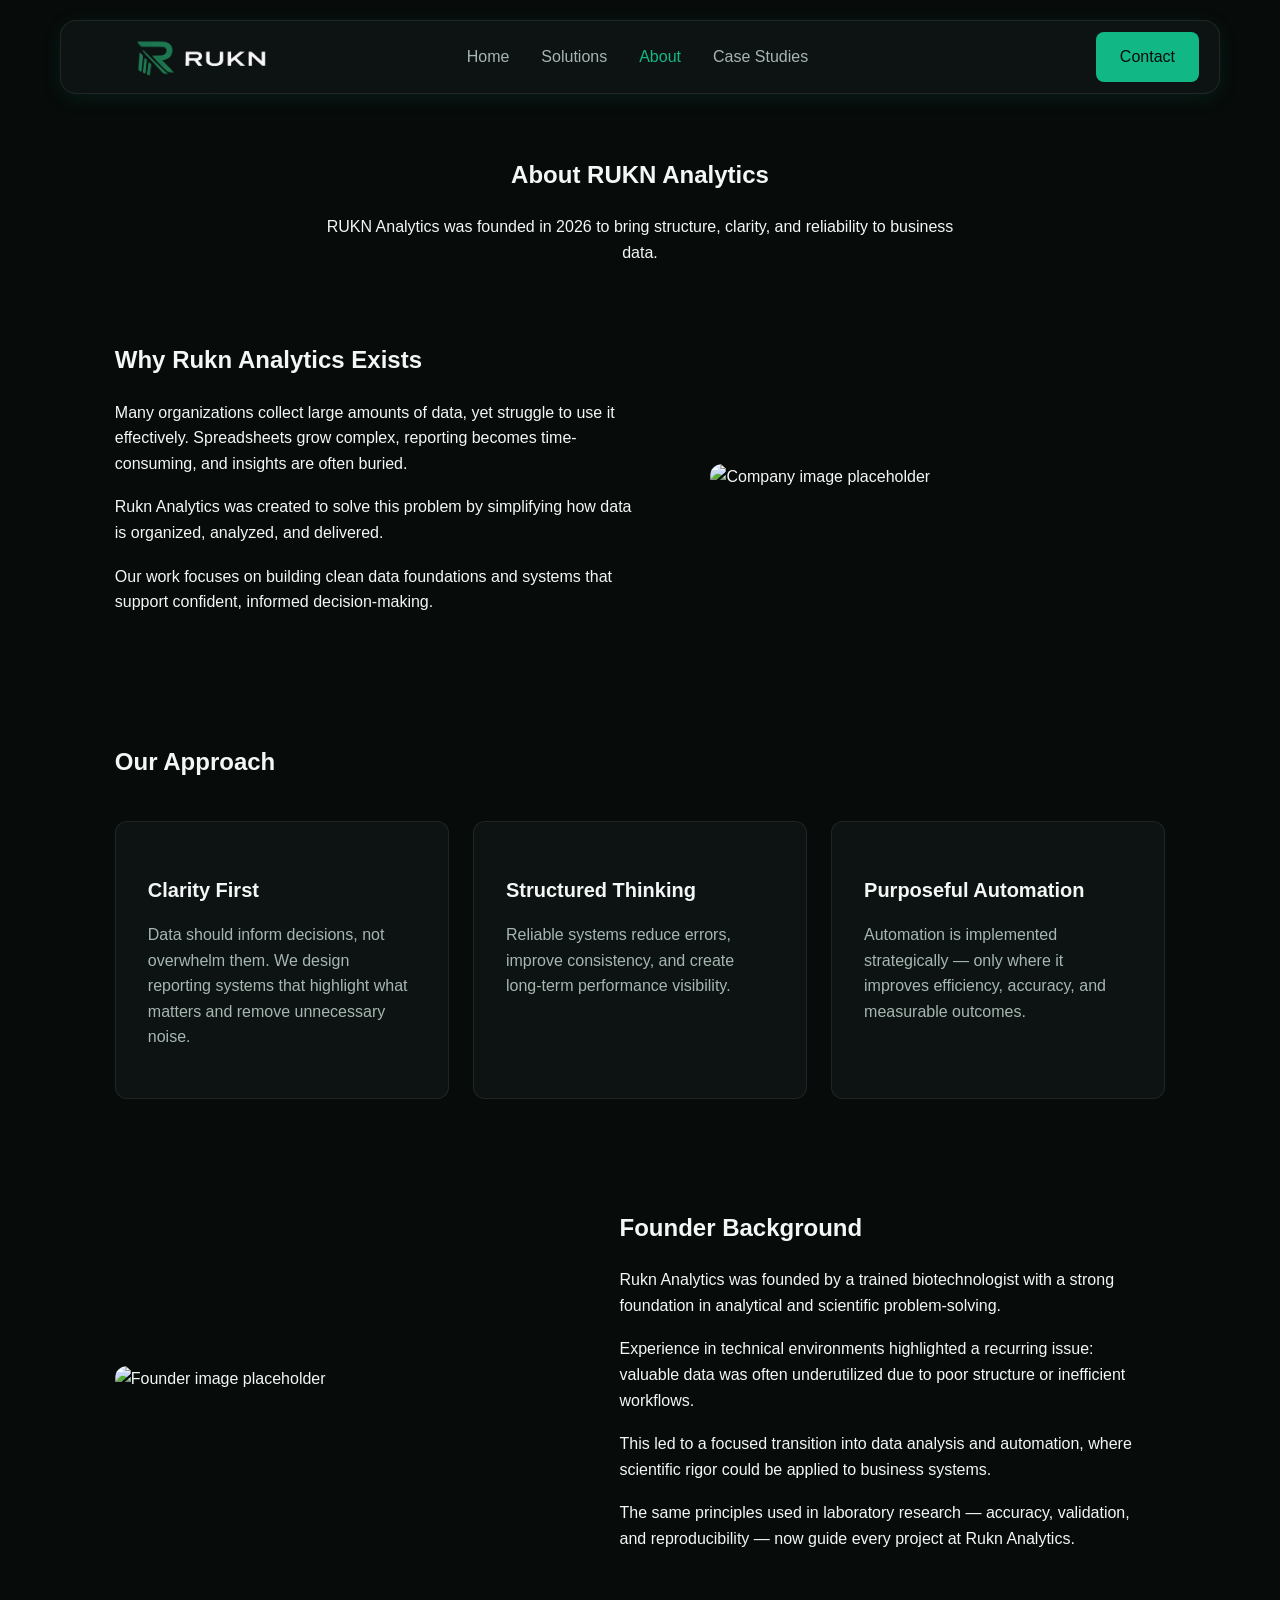
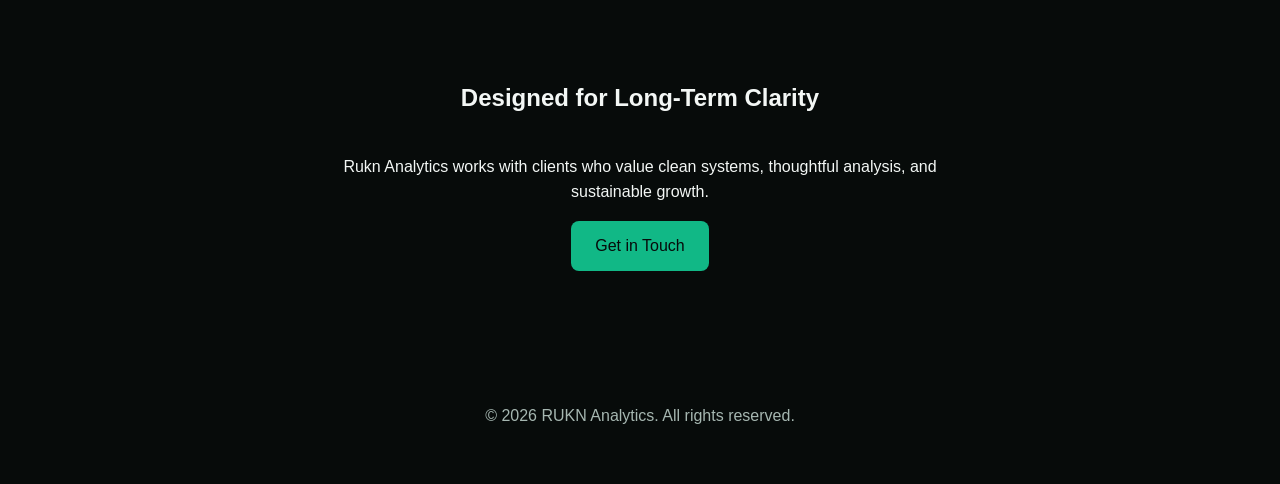
==== about.html @ 68ea152a "Changed partial layout of the website, decided on a solid name for the company that doesn;t resemble" ====
<!DOCTYPE html>
<html lang="en">
<head>
  <meta charset="UTF-8" />
  <meta name="viewport" content="width=device-width, initial-scale=1.0" />
  <title>RUKN Analytics</title>
  <link rel="stylesheet" href="styles.css" />
</head>
<body>

  <div class="page-wrapper">
    <div class="header-shell">
      <header class="site-header">
        <div class="brand">
          <img src="assets/branding/logo.png" alt="RUKN Analytics Logo" class="logo">
        </div>
        <nav class="nav-links">
          <a href="index.html" class="nav-link">Home</a>
          <a href="services.html" class="nav-link">Solutions</a>
          <a href="about.html" class="nav-link active">About</a>
          <a href="case-studies.html" class="nav-link">Case Studies</a>
        </nav>
        <a href="contact.html" class="btn btn-primary nav-cta">Contact</a>
      </header>
    </div>

<!-- Intro -->
<section class="section section-intro">
  <div class="container narrow intro-center">
    <h1>About RUKN Analytics</h1>
    <p class="lead">
      RUKN Analytics was founded in 2026 to bring structure, clarity,
      and reliability to business data.
    </p>
  </div>
</section>

<!-- Company Story -->
<section class="section">
  <div class="container about-grid">
    <div class="about-text">
      <h2>Why Rukn Analytics Exists</h2>

      <p>
        Many organizations collect large amounts of data, yet struggle to use it
        effectively. Spreadsheets grow complex, reporting becomes time-consuming,
        and insights are often buried.
      </p>

      <p>
        Rukn Analytics was created to solve this problem by simplifying how
        data is organized, analyzed, and delivered.
      </p>

      <p>
        Our work focuses on building clean data foundations and systems that
        support confident, informed decision-making.
      </p>
    </div>

    <div class="about-image">
      <img src="assets/images/company.png" alt="Company image placeholder">
    </div>
  </div>
</section>

<!-- Values -->
<section class="section">
  <div class="container">
    <h2 class="section-title">Our Approach</h2>

    <div class="values-grid">
      <div class="value-card">
        <h3>Clarity First</h3>
        <p>
          Data should inform decisions, not overwhelm them. We design reporting systems that 
          highlight what matters and remove unnecessary noise.
        </p>
      </div>

      <div class="value-card">
        <h3>Structured Thinking</h3>
        <p>
          Reliable systems reduce errors, improve consistency, and create long-term performance visibility.
        </p>
      </div>

      <div class="value-card">
        <h3>Purposeful Automation</h3>
        <p>
          Automation is implemented strategically — only where it improves efficiency, accuracy, and measurable outcomes.
        </p>
      </div>
    </div>
  </div>
</section>

<!-- Founder -->
<section class="section">
  <div class="container about-grid reverse">
    <div class="about-image">
      <img src="assets/images/founder.png" alt="Founder image placeholder">
    </div>

    <div class="about-text">
      <h2>Founder Background</h2>

      <p>
        Rukn Analytics was founded by a trained biotechnologist with a strong
        foundation in analytical and scientific problem-solving.
      </p>

      <p>
        Experience in technical environments highlighted a recurring issue:
        valuable data was often underutilized due to poor structure or inefficient
        workflows.
      </p>

      <p>
        This led to a focused transition into data analysis and automation, where
        scientific rigor could be applied to business systems.
      </p>

      <p>
        The same principles used in laboratory research — accuracy, validation,
        and reproducibility — now guide every project at Rukn Analytics.
      </p>
    </div>
  </div>
</section>

<!-- Closing -->
<section class="section section-cta">
  <div class="container narrow">
    <h2>Designed for Long-Term Clarity</h2>

    <p>
      Rukn Analytics works with clients who value clean systems,
      thoughtful analysis, and sustainable growth.
    </p>

    <a href="contact.html" class="btn btn-primary">Get in Touch</a>
  </div>
</section>

  </div>

<footer class="site-footer">
  <div class="container">
    <p>© 2026 RUKN Analytics. All rights reserved.</p>
  </div>
</footer>

</body>
</html>
---- styles.css ----
/* =========================
   GLOBAL RESET & BASE
   ========================= */

* {
  box-sizing: border-box;
}

html {
  scroll-behavior: smooth;
}

body {
  margin: 0;
  font-family: 'Inter', -apple-system, BlinkMacSystemFont, 'Segoe UI', Roboto, sans-serif;
  color: #F3F7F5;
  background: #070B0A;
  line-height: 1.6;
}

/* =========================
   LAYOUT
   ========================= */

.page-wrapper {
  max-width: 1200px;
  margin: 0 auto;
  padding: 0 20px;
}

.container {
  max-width: 1200px;
  margin: 0 auto;
  padding: 0 20px;
}

.narrow {
  max-width: 700px;
}

.intro-center {
  text-align: center;
}

/* =========================
   HEADER SHELL
   ========================= */

.header-shell {
  background: #0D1312;
  border-radius: 16px;
  border: 1px solid rgba(255, 255, 255, 0.08);
  margin: 20px 0;
  padding: 0 20px;
  box-shadow: 0 4px 20px rgba(17, 184, 134, 0.10);
  position: sticky;
  top: 20px;
  z-index: 1000;
}

.site-header {
  display: grid;
  grid-template-columns: auto 1fr auto;
  align-items: center;
  min-height: 72px;
}

.brand {
  flex-shrink: 0;
}

.nav-links {
  display: flex;
  justify-content: center;
  gap: 32px;
  transform: translateX(-70px);
}

.nav-cta {
  flex-shrink: 0;
}

.brand {
  display: flex;
  align-items: center;
}

.logo {
  height: 60px;
  width: auto;
}

.nav-links {
  display: flex;
  gap: 32px;
}

.nav-link {
  color: #A6B7B1;
  text-decoration: none;
  font-weight: 500;
  transition: color 0.2s;
}

.nav-link:hover,
.nav-link.active {
  color: #11B886;
}

.nav-cta {
  background: #11B886;
  color: #070B0A;
  padding: 8px 16px;
  border-radius: 8px;
  text-decoration: none;
  font-weight: 500;
  transition: all 0.2s;
}

.nav-cta:hover {
  background: #0E9F74;
  transform: translateY(-1px);
  box-shadow: 0 4px 12px rgba(17, 184, 134, 0.22);
}

/* =========================
   HERO PANEL
   ========================= */

.hero-panel {
  background: #0D1312;
  border-radius: 16px;
  border: 1px solid rgba(255, 255, 255, 0.08);
  margin-bottom: 40px;
  padding: 60px 40px;
  box-shadow: 0 4px 20px rgba(17, 184, 134, 0.10);
  display: flex;
  align-items: center;
  gap: 60px;
}

.hero-content {
  flex: 1;
}

.hero-content h1 {
  font-size: 3.5rem;
  font-weight: 700;
  margin-bottom: 16px;
  line-height: 1.1;
}

.hero-content h1 .emerald {
  color: #11B886;
}

.hero-content p {
  font-size: 1.2rem;
  color: #A6B7B1;
  margin-bottom: 32px;
}

.hero-visual {
  flex: 1;
  height: 300px;
  background: linear-gradient(135deg, #0D1312 0%, #101918 100%);
  border-radius: 12px;
  position: relative;
  overflow: hidden;
}

.hero-visual::before {
  content: '';
  position: absolute;
  top: 0;
  left: 0;
  right: 0;
  bottom: 0;
  background: linear-gradient(45deg, rgba(17, 184, 134, 0.1) 0%, rgba(17, 184, 134, 0.05) 50%, transparent 100%);
  border-radius: 12px;
}

.hero-visual::after {
  content: '';
  position: absolute;
  bottom: 20px;
  left: 20px;
  right: 20px;
  height: 2px;
  background: linear-gradient(to right, #11B886, transparent);
  border-radius: 1px;
}

/* =========================
   SECTIONS
   ========================= */

.section {
  padding: 60px 0;
}

.features-section {
  margin-bottom: 60px;
}

.features-grid {
  display: grid;
  grid-template-columns: repeat(auto-fit, minmax(300px, 1fr));
  gap: 24px;
}

.feature-card {
  background: #0D1312;
  padding: 32px;
  border-radius: 12px;
  border: 1px solid rgba(255, 255, 255, 0.08);
  transition: transform 0.2s, box-shadow 0.2s;
}

.feature-card:hover {
  transform: translateY(-4px);
  box-shadow: 0 8px 24px rgba(17, 184, 134, 0.10);
}

.feature-card h3 {
  margin-bottom: 16px;
  font-size: 1.5rem;
  font-weight: 600;
}

.feature-card p {
  color: #A6B7B1;
}

.case-study-section {
  text-align: center;
  margin-bottom: 60px;
}

.case-study-section h2 {
  font-size: 2.5rem;
  margin-bottom: 16px;
}

.case-study-section p {
  font-size: 1.1rem;
  color: #A6B7B1;
  margin-bottom: 32px;
}

/* =========================
   BUTTONS
   ========================= */

.btn {
  display: inline-block;
  padding: 12px 24px;
  border-radius: 8px;
  text-decoration: none;
  font-weight: 500;
  transition: all 0.2s;
  border: none;
  cursor: pointer;
}

.btn-primary {
  background: #11B886;
  color: #070B0A;
}

.btn-primary:hover {
  background: #0E9F74;
  transform: translateY(-2px);
  box-shadow: 0 6px 16px rgba(17, 184, 134, 0.22);
}

/* =========================
   SERVICES
   ========================= */

.services-grid {
  display: grid;
  grid-template-columns: repeat(3, minmax(0, 1fr));
  gap: 20px;
  max-width: 1200px;
  margin: 0 auto;
}

.service-card {
  background: #0D1312;
  border-radius: 12px;
  border: 1px solid rgba(255, 255, 255, 0.08);
  overflow: hidden;
  transition: transform 0.2s, box-shadow 0.2s;
  position: relative;
}

.service-card:hover {
  transform: translateY(-4px);
  box-shadow: 0 8px 24px rgba(17, 184, 134, 0.10);
}

.service-image {
  width: 100%;
  height: 200px;
  overflow: hidden;
  background: #101918;
}

.service-image img {
  width: 100%;
  height: 100%;
  object-fit: cover;
}

.service-card h3 {
  padding: 20px 24px 8px 24px;
  margin: 0;
  font-size: 1.25rem;
  font-weight: 600;
}

.service-card p {
  padding: 0 24px 20px 24px;
  margin: 0;
  color: #A6B7B1;
  line-height: 1.5;
}

.expanded-content {
  position: absolute;
  left: 0;
  right: 0;
  bottom: -10px;
  background: #0D1312;
  padding: 0 24px;
  transform: translateY(100%);
  opacity: 0;
  pointer-events: none;
  transition: transform 0.3s, opacity 0.3s;
}

.service-card.expanded .expanded-content {
  transform: translateY(0);
  opacity: 1;
  pointer-events: auto;
  padding-bottom: 20px;
}

.card-cta {
  padding: 16px 24px 0 24px;
}

/* =========================
   ABOUT
   ========================= */

.about-grid {
  display: grid;
  grid-template-columns: 1.2fr 1fr;
  gap: 50px;
  align-items: center;
}

.about-grid.reverse {
  grid-template-columns: 1fr 1.2fr;
}

.about-image img {
  width: 100%;
  border-radius: 12px;
}

.about-text p {
  margin-bottom: 18px;
  max-width: 520px;
}

.values-grid {
  display: grid;
  grid-template-columns: repeat(auto-fit, minmax(300px, 1fr));
  gap: 24px;
  margin-top: 40px;
}

.value-card {
  background: #0D1312;
  padding: 32px;
  border-radius: 12px;
  border: 1px solid rgba(255, 255, 255, 0.08);
  transition: transform 0.2s, box-shadow 0.2s;
}

.value-card:hover {
  transform: translateY(-4px);
  box-shadow: 0 8px 24px rgba(17, 184, 134, 0.10);
}

.value-card h3 {
  margin-bottom: 16px;
  font-size: 1.25rem;
  font-weight: 600;
}

.value-card p {
  color: #A6B7B1;
}

/* =========================
   CASE STUDIES
   ========================= */

.analysis-compare {
  display: grid;
  grid-template-columns: repeat(auto-fit, minmax(260px, 1fr));
  gap: 32px;
  margin: 32px 0;
}

.analysis-block {
  background: #0D1312;
  padding: 24px;
  border-radius: 12px;
  border: 1px solid rgba(255, 255, 255, 0.08);
}

.analysis-block h4 {
  margin-bottom: 16px;
  font-weight: 600;
  color: #F3F7F5;
}

.analysis-block ul {
  margin-left: 20px;
}

.kpi-grid {
  display: grid;
  grid-template-columns: repeat(auto-fit, minmax(180px, 1fr));
  gap: 24px;
  margin: 32px 0;
}

.kpi-card {
  background: #0D1312;
  padding: 28px 24px;
  border-radius: 14px;
  border: 1px solid rgba(255, 255, 255, 0.08);
  text-align: center;
  transition: transform 0.2s;
}

.kpi-card:hover {
  transform: translateY(-4px);
}

.kpi-card h4 {
  font-size: 28px;
  margin-bottom: 8px;
  color: #F3F7F5;
}

.kpi-card p {
  font-size: 14px;
  color: #A6B7B1;
}

.dashboard-preview {
  margin: 32px 0;
}

.dashboard-preview img {
  width: 100%;
  height: auto;
  border-radius: 14px;
  border: 1px solid rgba(255, 255, 255, 0.08);
}

.case-cta {
  margin-top: 56px;
  padding: 40px 32px;
  background: #0D1312;
  border-radius: 14px;
  text-align: center;
  border: 1px solid rgba(255, 255, 255, 0.08);
}

.case-cta p {
  margin-bottom: 20px;
  font-weight: 500;
  color: #A6B7B1;
}

/* =========================
   CONTACT
   ========================= */

.contact-hero h1 {
  font-size: 2.2rem;
  margin-bottom: 8px;
  letter-spacing: -0.5px;
}

.contact-hero .lead {
  font-size: 1rem;
  color: #A6B7B1;
  max-width: 550px;
  margin-bottom: 0;
}

.contact-section {
  padding: 60px 20px;
}

.contact-grid {
  display: grid;
  grid-template-columns: 1.4fr 0.8fr;
  gap: 32px;
  align-items: start;
  padding-bottom: 40px;
  max-width: 1200px;
  margin: 0 auto;
}

.contact-form-card {
  background: #0D1312;
  padding: 28px;
  border-radius: 14px;
  box-shadow: 0 10px 25px rgba(15, 23, 42, 0.05), 0 2px 6px rgba(15, 23, 42, 0.04);
  transition: transform 0.2s ease, box-shadow 0.2s ease;
  border: 1px solid rgba(255, 255, 255, 0.08);
}

.contact-form-card:hover {
  transform: translateY(-2px);
  box-shadow: 0 16px 35px rgba(15, 23, 42, 0.08), 0 4px 10px rgba(15, 23, 42, 0.05);
}

.contact-form h2 {
  margin-top: 0;
  margin-bottom: 20px;
  font-size: 1.3rem;
  color: #F3F7F5;
}

.contact-form .form-row {
  display: flex;
  gap: 16px;
  margin-bottom: 16px;
}

.form-field {
  margin-bottom: 14px;
  width: 100%;
}

.required-label {
  display: block;
  margin-bottom: 6px;
  font-size: 0.9rem;
  font-weight: 500;
  color: #F3F7F5;
}

.form-field input,
.form-field textarea {
  width: 100%;
  padding: 12px 14px;
  border-radius: 8px;
  border: 1px solid rgba(255, 255, 255, 0.08);
  background: #101918;
  color: #F3F7F5;
  font-size: 0.95rem;
  transition: all 0.2s ease;
}

.form-field input:focus,
.form-field textarea:focus {
  outline: none;
  border-color: #11B886;
  background: #0D1312;
  box-shadow: 0 0 0 3px rgba(17, 184, 134, 0.12);
}

.form-field textarea {
  font-family: inherit;
  font-size: 0.98rem;
  line-height: 1.5;
  resize: none;
}

.form-field input::placeholder,
.form-field textarea::placeholder {
  color: #A6B7B1;
  opacity: 1;
}

.form-actions {
  display: flex;
  align-items: center;
  margin-top: 20px;
}

.contact-info {
  display: flex;
  flex-direction: column;
  gap: 16px;
}

.info-card {
  background: #0D1312;
  padding: 18px;
  border-radius: 12px;
  box-shadow: 0 6px 18px rgba(15, 23, 42, 0.05);
  border: 1px solid rgba(255, 255, 255, 0.08);
}

.info-card h4 {
  margin: 0 0 6px 0;
  font-size: 1rem;
  font-weight: 600;
  color: #F3F7F5;
}

.info-card p {
  font-size: 0.9rem;
  color: #A6B7B1;
  margin: 0;
}

.info-card a {
  color: #11B886;
  text-decoration: none;
}

.info-card a:hover {
  text-decoration: underline;
}

.char-counter {
  font-size: 0.8rem;
  margin-top: 6px;
  text-align: right;
  color: #A6B7B1;
}

.input-error {
  border: 2px solid #dc2626 !important;
}

.field-error-text {
  color: #dc2626;
  font-size: 0.85rem;
  margin-top: 6px;
  display: block;
}

.form-success {
  padding: 30px;
  background: #0D1312;
  border-radius: 12px;
  text-align: center;
  animation: fadeIn 0.4s ease;
  border: 1px solid rgba(255, 255, 255, 0.08);
}

@keyframes fadeIn {
  from { opacity: 0; transform: translateY(6px); }
  to { opacity: 1; transform: translateY(0); }
}

/* =========================
   FOOTER
   ========================= */

.site-footer {
  text-align: center;
  padding: 40px 0;
  color: #A6B7B1;
}

/* =========================
   RESPONSIVE
   ========================= */

@media (max-width: 768px) {
  .page-wrapper {
    padding: 0 10px;
  }

  .header-shell {
    margin: 10px 0;
    padding: 0 10px;
  }

  .site-header {
    height: 60px;
  }

  .nav-links {
    gap: 16px;
  }

  .nav-link {
    font-size: 0.9rem;
  }

  .logo {
    height: 32px;
  }

  .hero-panel {
    flex-direction: column;
    padding: 40px 20px;
    gap: 40px;
  }

  .hero-content h1 {
    font-size: 2.5rem;
  }

  .hero-visual {
    height: 200px;
  }

  .features-grid {
    grid-template-columns: 1fr;
  }

  .case-study-section h2 {
    font-size: 2rem;
  }

  .services-grid {
    grid-template-columns: 1fr;
  }

  .about-grid {
    grid-template-columns: 1fr;
  }

  .values-grid {
    grid-template-columns: 1fr;
  }

  .analysis-compare {
    grid-template-columns: 1fr;
  }

  .kpi-grid {
    grid-template-columns: repeat(2, 1fr);
  }

  .contact-grid {
    grid-template-columns: 1fr;
    gap: 40px;
  }

  .contact-form-card {
    padding: 20px;
  }
}

/* Contact page no-scroll overrides */
body.no-scroll {
  height: 100vh;
  overflow: hidden;
}

body.no-scroll main,
body.no-scroll section {
  overflow: visible;
}

body.no-scroll .contact-hero {
  padding: 12px 0 4px;
}

body.no-scroll .contact-hero-text h1 {
  font-size: 1.6rem;
  margin-bottom: 6px;
}

body.no-scroll .contact-hero .lead {
  font-size: 0.95rem;
  max-width: 520px;
}

body.no-scroll .contact-grid {
  gap: 14px;
  grid-template-columns: 1fr 0.95fr;
  max-width: 980px;
  padding-bottom: 12px;
}

body.no-scroll .contact-form-card {
  padding: 14px;
  border-radius: 10px;
  box-shadow: 0 6px 18px rgba(15,23,42,0.04);
}

body.no-scroll .contact-form h2 {
  font-size: 1rem;
  margin-bottom: 8px;
}

body.no-scroll .form-field input,
body.no-scroll .form-field textarea {
  padding: 8px 10px;
  font-size: 0.95rem;
}

body.no-scroll #messageBox {
  height: 160px;
  max-height: 160px;
}

body.no-scroll .site-footer {
  position: relative;
  z-index: 10;
}

/* =========================
   APP-STYLE WIDTH OVERRIDES
   ========================= */

.page-wrapper {
  width: min(96vw, 1600px);
  margin: 18px auto 0;
}

.container {
  width: min(94%, 1450px);
  margin: 0 auto;
}

.header-shell {
  width: 100%;
  margin: 0 auto 18px;
}

.contact-hero {
  padding: 10px 0 0;
}

.contact-hero-text h1 {
  margin: 0 0 6px;
  font-size: 2.2rem;
}

.contact-hero .lead {
  margin: 0;
}

.contact-section {
  padding: 18px 20px 50px;
}

.contact-grid {
  display: grid;
  grid-template-columns: 1.35fr 0.9fr;
  gap: 24px;
  align-items: start;
  margin-top: 0;
  transform: translateY(-10px);
}

.contact-form-card,
.info-card {
  width: 100%;
}
.hero-panel {
  position: relative;
  overflow: hidden;
  border-radius: 18px;
  background: #0A0F0E;
}

/* Background image */
.hero-bg {
  position: absolute;
  inset: 0;
  width: 100%;
  height: 100%;
  object-fit: cover;

  opacity: 0.35; /* controls intensity */
  z-index: 0;
}

/* Content sits above image */
.hero-panel .container {
  position: relative;
  z-index: 2;
  display: flex;
  align-items: center;
  min-height: 480px;
}

/* Left text */
.hero-content {
  max-width: 520px;
}

/* Optional: dark overlay for readability */
.hero-panel::after {
  content: "";
  position: absolute;
  inset: 0;
  background: linear-gradient(
    to right,
    rgba(10,15,14,0.9) 0%,
    rgba(10,15,14,0.7) 40%,
    rgba(10,15,14,0.3) 70%,
    rgba(10,15,14,0.1) 100%
  );
  z-index: 1;
}

.header-shell {
  margin-bottom: 14px;
}


.logo {
  height: 70px;
  width: auto;
}

.hero-panel .container {
  min-height: 540px;
  display: flex;
  align-items: center;
  padding: 0 84px;
}

.hero-content {
  max-width: 620px;
  --offset-x: 0px;
  transform: translate(var(--offset-x),-18px);
}

.hero-content h1 {
  font-size: clamp(3.2rem, 5vw, 4.6rem);
  line-height: 1.05;
  margin: 0 0 20px;
}

.hero-content p {
  font-size: 1.2rem;
  max-width: 560px;
  margin: 0 0 28px;
}

.features-section {
  padding-top: 34px;
}

.page-wrapper {
  width: min(96vw, 1600px);
  margin: 16px auto;
}

.container {
  width: min(94%, 1400px);
  margin: 0 auto;
}

.header-shell {
  width: 100%;
  margin-bottom: 16px;
}

.case-study {
  max-width: 900px;
  margin: 0 auto 80px;
}

.section-intro {
  padding-top: 20px;
  padding-bottom: 10px;
}

.section {
  padding-top: 30px;
}

.section-divider {
  margin: 60px 0;
  border: none;
  height: 1px;
  background: rgba(255,255,255,0.08);
}
.section-cta {
  text-align: center;
}

.section-cta .container {
  display: flex;
  flex-direction: column;
  align-items: center;
  justify-content: center;
}
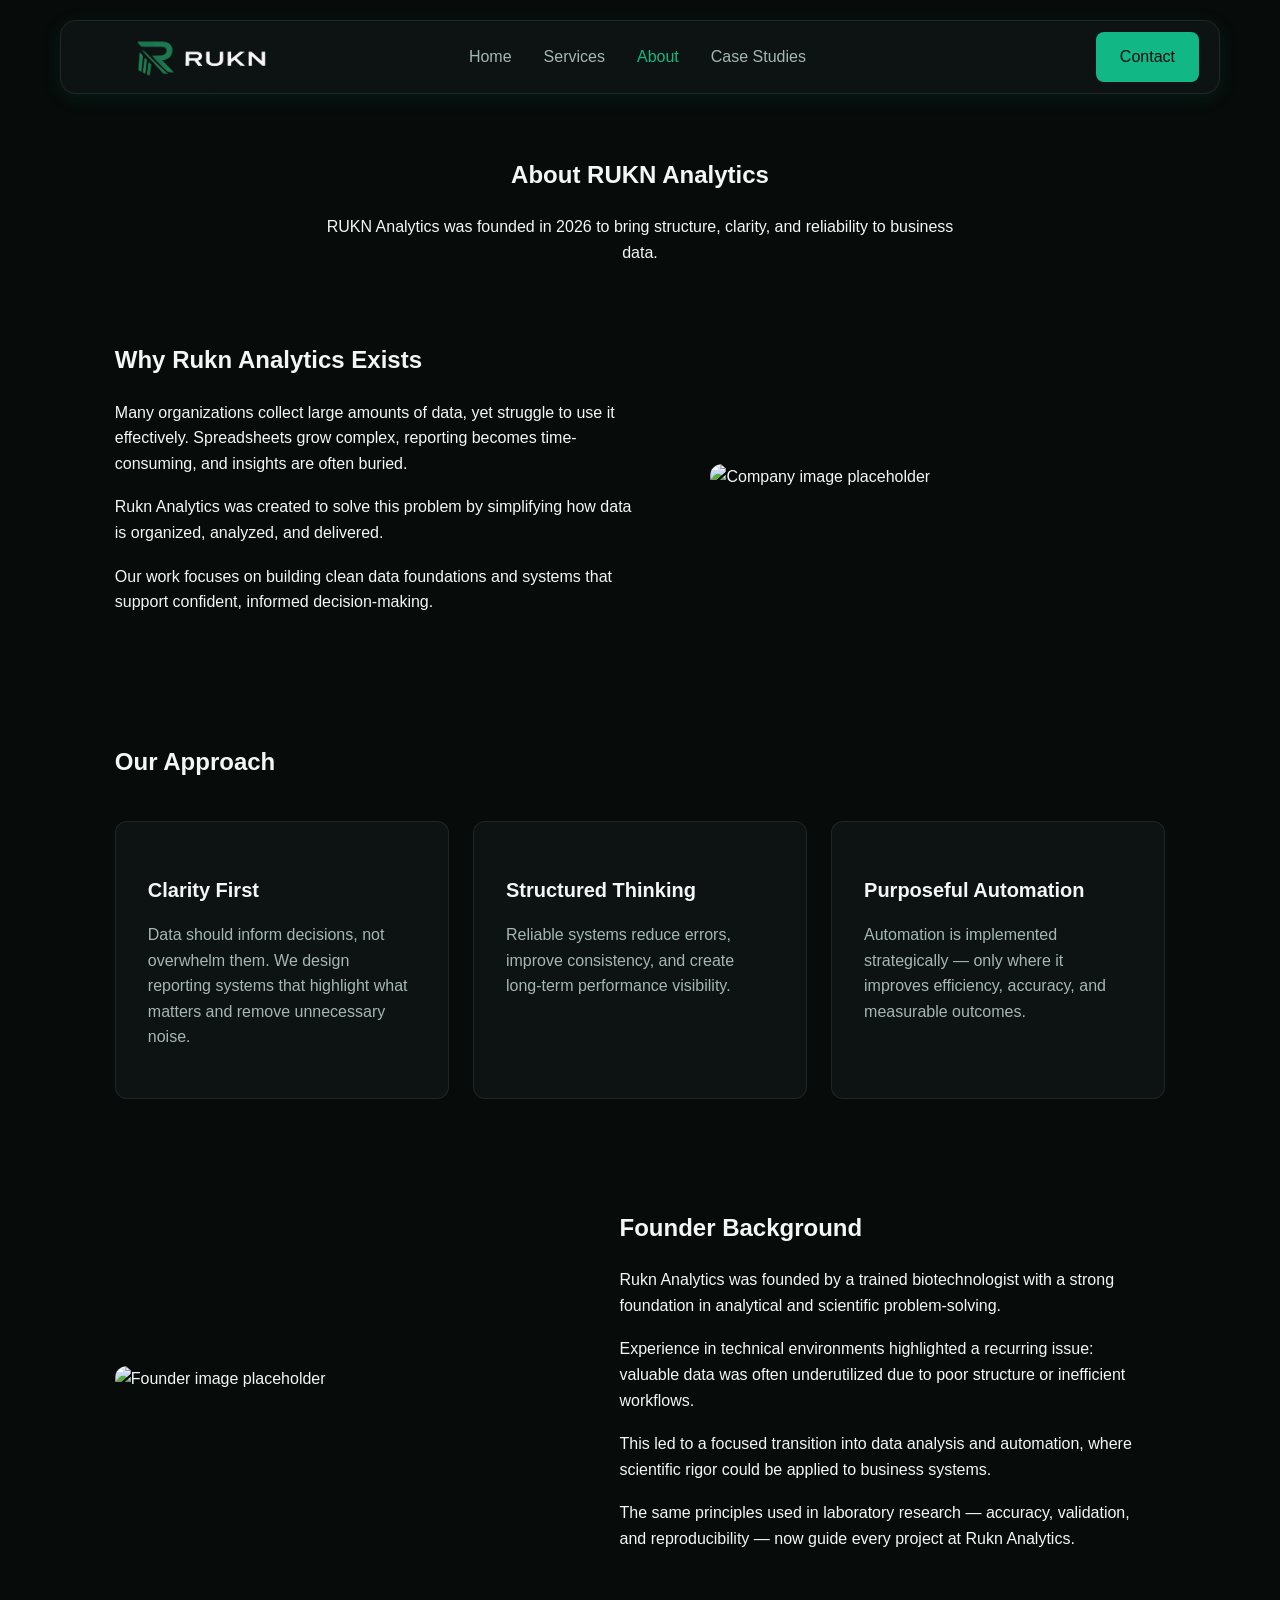
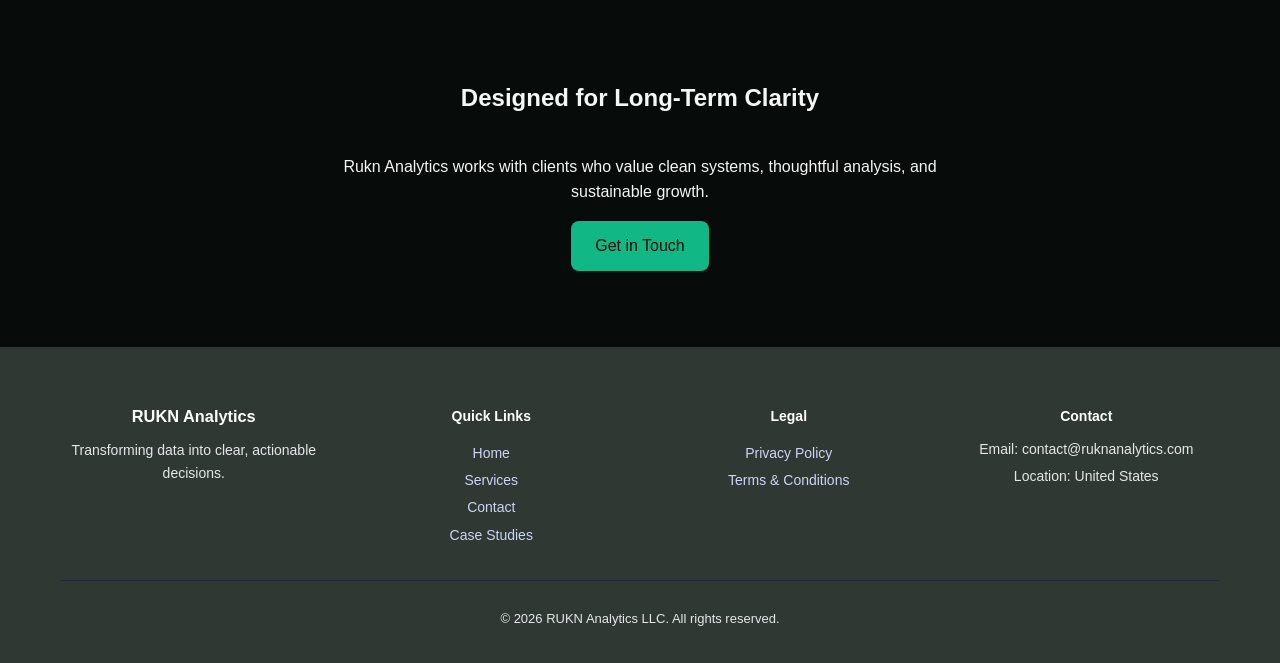
==== commit 965867dc: "Added privacy policy, as well as, terms and conditions to website for the businesses protection." ====
--- a/about.html
+++ b/about.html
@@ -16,7 +16,7 @@
         </div>
         <nav class="nav-links">
           <a href="index.html" class="nav-link">Home</a>
-          <a href="services.html" class="nav-link">Solutions</a>
+          <a href="services.html" class="nav-link">Services</a>
           <a href="about.html" class="nav-link active">About</a>
           <a href="case-studies.html" class="nav-link">Case Studies</a>
         </nav>
@@ -147,9 +147,51 @@
 
 <footer class="site-footer">
   <div class="container">
-    <p>© 2026 RUKN Analytics. All rights reserved.</p>
+
+    <div class="footer-content">
+
+      <!-- Brand -->
+      <div class="footer-section">
+        <h3>RUKN Analytics</h3>
+        <p>Transforming data into clear, actionable decisions.</p>
+      </div>
+
+      <!-- Quick Links -->
+      <div class="footer-section">
+        <h4>Quick Links</h4>
+        <ul>
+          <li><a href="index.html">Home</a></li>
+          <li><a href="services.html">Services</a></li>
+          <li><a href="contact.html">Contact</a></li>
+          <li><a href="case-studies.html">Case Studies</a></li>
+        </ul>
+      </div>
+
+      <!-- Legal -->
+      <div class="footer-section">
+        <h4>Legal</h4>
+        <ul>
+          <li><a href="privacy-policy.html">Privacy Policy</a></li>
+          <li><a href="terms.html">Terms & Conditions</a></li>
+        </ul>
+      </div>
+
+      <!-- Contact -->
+      <div class="footer-section">
+        <h4>Contact</h4>
+        <p>Email: contact@ruknanalytics.com</p>
+        <p>Location: United States</p>
+      </div>
+
+    </div>
+
+    <div class="footer-bottom">
+      <p>© 2026 RUKN Analytics LLC. All rights reserved.</p>
+    </div>
+
   </div>
 </footer>
 
 </body>
 </html>
+
--- a/styles.css
+++ b/styles.css
@@ -1000,4 +1000,49 @@
   flex-direction: column;
   align-items: center;
   justify-content: center;
+}
+.site-footer {
+  background: #303833;
+  color: #e5e7eb;
+  padding: 40px 0 20px;
+  font-size: 14px;
+}
+
+.footer-content {
+  display: grid;
+  grid-template-columns: repeat(auto-fit, minmax(200px, 1fr));
+  gap: 30px;
+  margin-bottom: 20px;
+}
+
+.footer-section h3,
+.footer-section h4 {
+  margin-bottom: 10px;
+  color: #ffffff;
+}
+
+.footer-section p,
+.footer-section li {
+  margin: 5px 0;
+}
+
+.footer-section ul {
+  list-style: none;
+  padding: 0;
+}
+
+.footer-section a {
+  color: #cbd5f5;
+  text-decoration: none;
+}
+
+.footer-section a:hover {
+  text-decoration: underline;
+}
+
+.footer-bottom {
+  text-align: center;
+  border-top: 1px solid #1e293b;
+  padding-top: 15px;
+  font-size: 13px;
 }
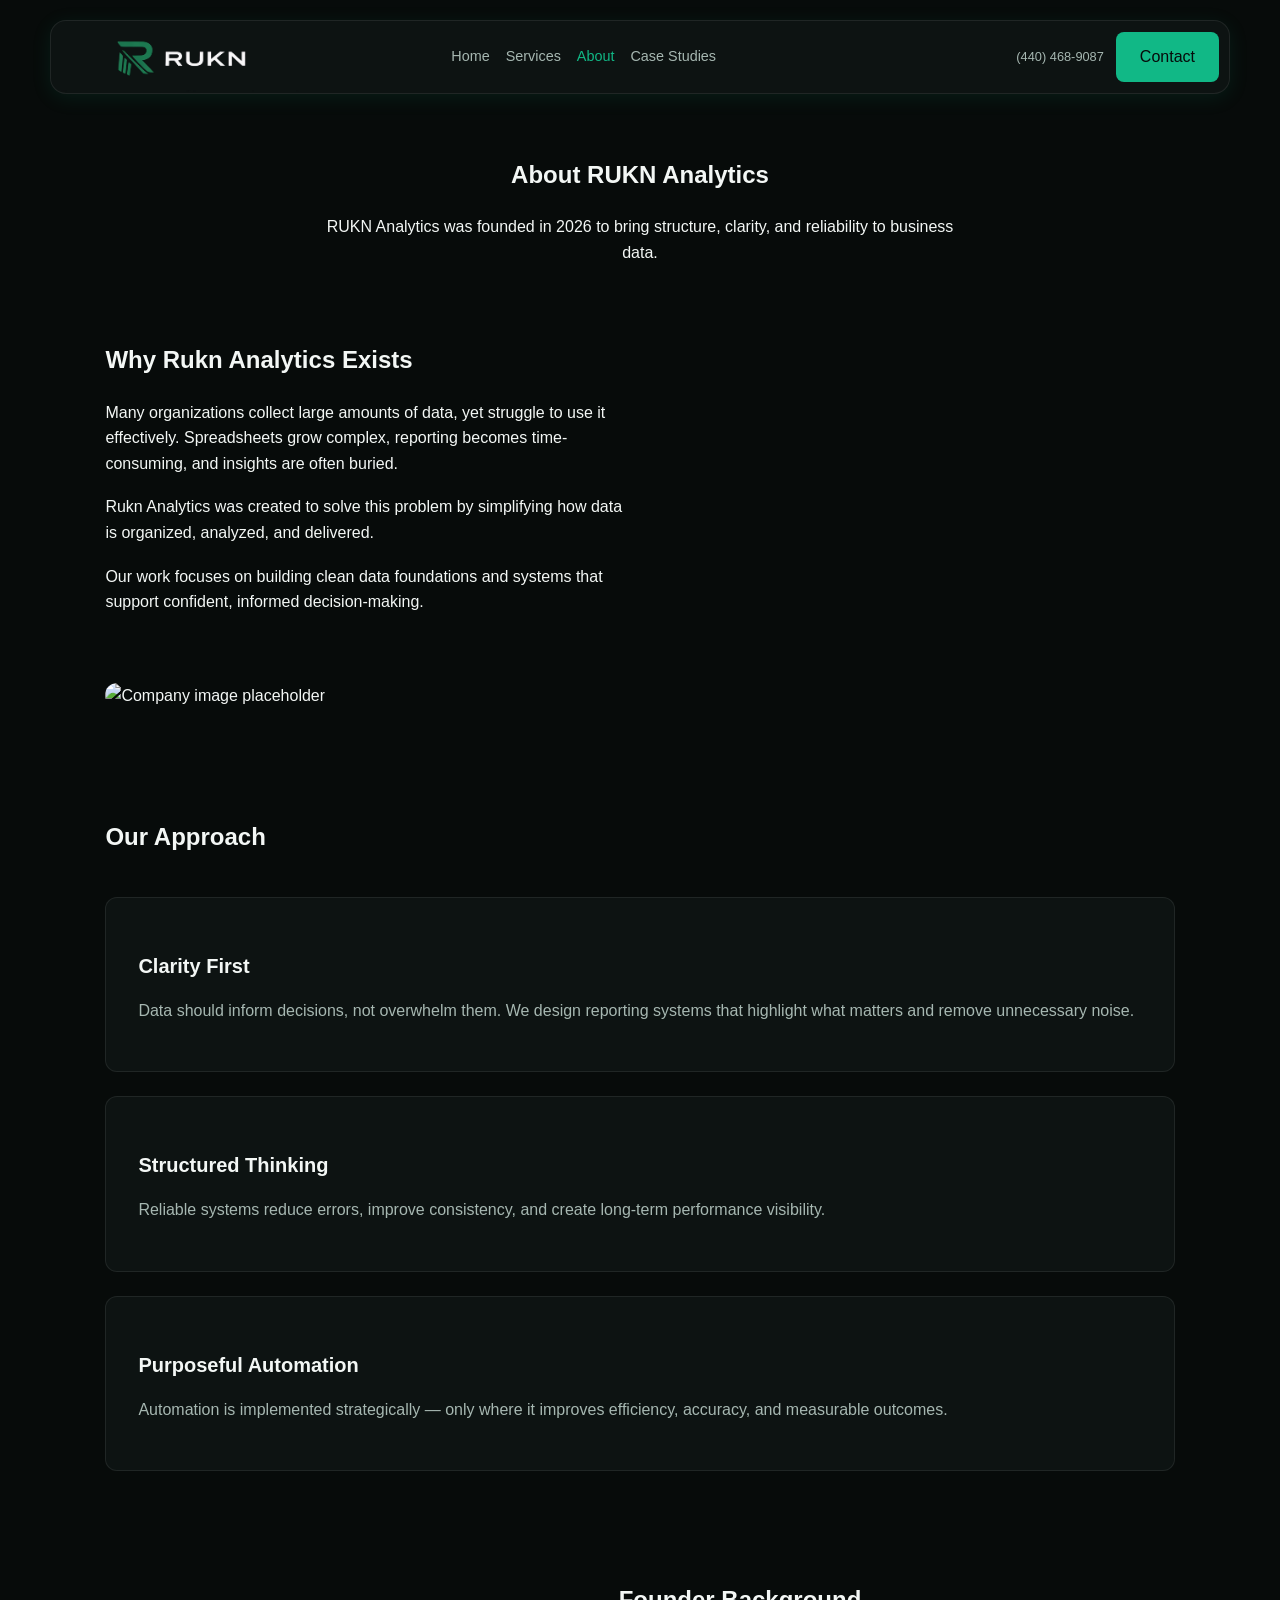
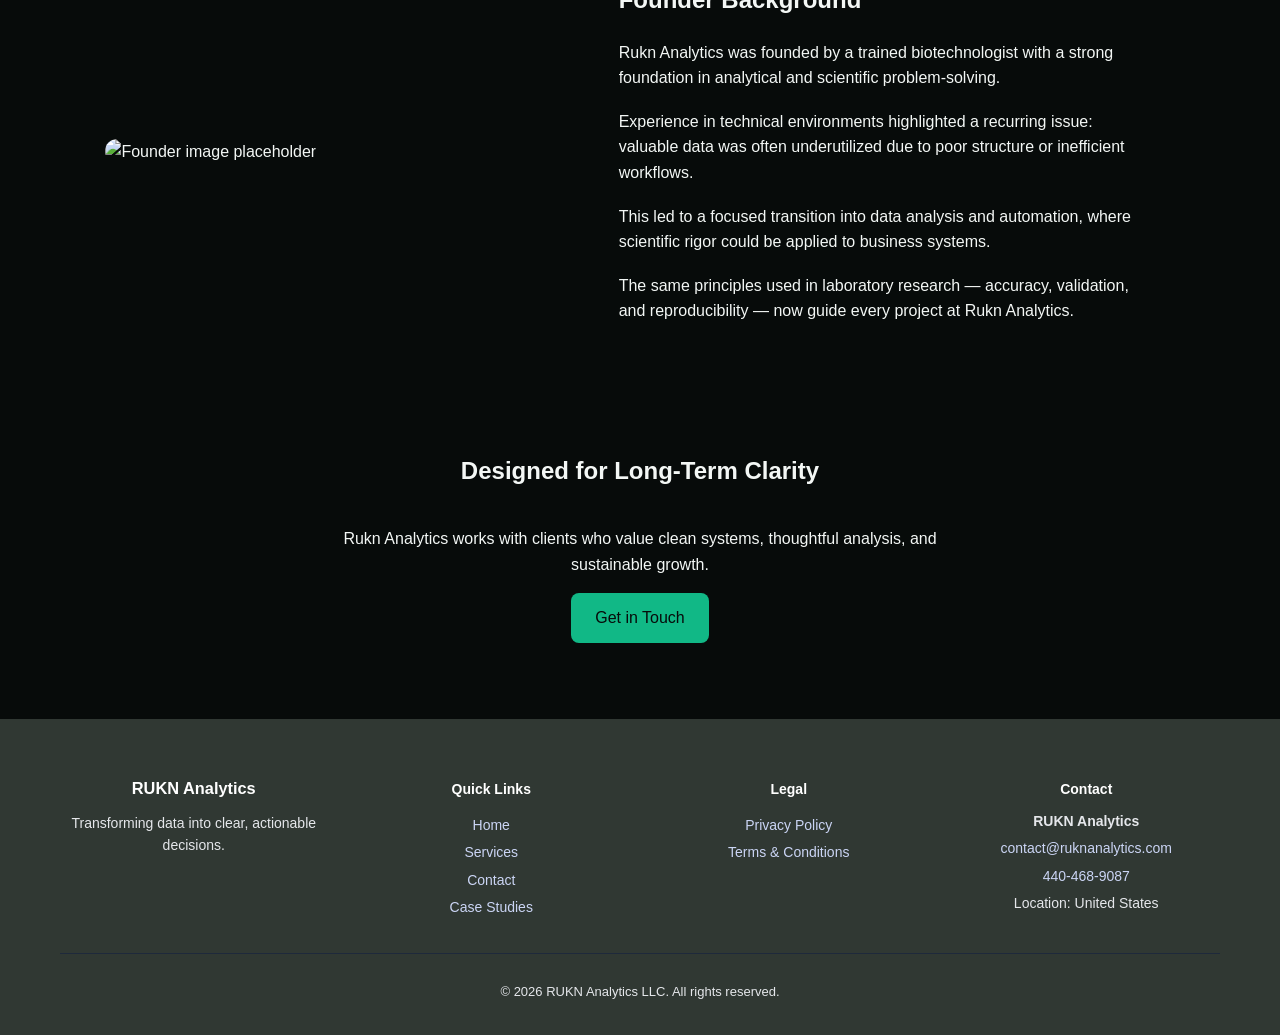
==== commit 55c2c573: "Global responsiveness added to provide optimal experience to users on various devices." ====
--- a/about.html
+++ b/about.html
@@ -20,6 +20,7 @@
           <a href="about.html" class="nav-link active">About</a>
           <a href="case-studies.html" class="nav-link">Case Studies</a>
         </nav>
+        <a href="tel:4404689087" class="nav-phone">(440) 468-9087</a>
         <a href="contact.html" class="btn btn-primary nav-cta">Contact</a>
       </header>
     </div>
@@ -179,7 +180,9 @@
       <!-- Contact -->
       <div class="footer-section">
         <h4>Contact</h4>
-        <p>Email: contact@ruknanalytics.com</p>
+        <p><strong>RUKN Analytics</strong></p>
+        <p><a href="mailto:contact@ruknanalytics.com">contact@ruknanalytics.com</a></p>
+        <p><a href="tel:4404689087">440-468-9087</a></p>
         <p>Location: United States</p>
       </div>
 
--- a/styles.css
+++ b/styles.css
@@ -60,7 +60,7 @@
 
 .site-header {
   display: grid;
-  grid-template-columns: auto 1fr auto;
+  grid-template-columns: auto 1fr auto auto;
   align-items: center;
   min-height: 72px;
 }
@@ -121,6 +121,21 @@
   background: #0E9F74;
   transform: translateY(-1px);
   box-shadow: 0 4px 12px rgba(17, 184, 134, 0.22);
+}
+
+.nav-phone {
+  color: #A6B7B1;
+  text-decoration: none;
+  font-weight: 500;
+  font-size: 0.9rem;
+  transition: color 0.2s;
+  margin-left: 16px;
+  margin-right: 24px;
+}
+
+.nav-phone:hover {
+  color: #11B886;
+  text-decoration: underline;
 }
 
 /* =========================
@@ -278,77 +293,193 @@
    SERVICES
    ========================= */
 
-.services-grid {
+.section-subtext {
+  max-width: 640px;
+  margin: 16px auto 0;
+  color: #A6B7B1;
+  font-size: 1.05rem;
+  line-height: 1.75;
+}
+
+.section-services {
+  position: relative;
+  padding: 80px 0 96px;
+  overflow: hidden;
+}
+
+.section-services::before {
+  content: "";
+  position: absolute;
+  inset: 0;
+  background-image: url('assets/images/dashboard-case1.png');
+  background-size: cover;
+  background-position: center;
+  opacity: 0.14;
+  filter: grayscale(70%) brightness(0.32) contrast(1.08);
+  pointer-events: none;
+}
+
+.section-services::after {
+  content: "";
+  position: absolute;
+  inset: 0;
+  background: linear-gradient(180deg, rgba(7, 11, 10, 0.92) 0%, rgba(7, 11, 10, 0.98) 100%);
+  pointer-events: none;
+}
+
+.section-services .container {
+  position: relative;
+  z-index: 1;
+}
+
+.services-layout {
   display: grid;
-  grid-template-columns: repeat(3, minmax(0, 1fr));
-  gap: 20px;
+  grid-template-columns: minmax(0, 2.2fr) minmax(280px, 1fr);
+  gap: 30px;
   max-width: 1200px;
   margin: 0 auto;
+  align-items: start;
+}
+
+.featured-column,
+.standard-column {
+  display: grid;
+  gap: 28px;
 }
 
 .service-card {
-  background: #0D1312;
-  border-radius: 12px;
+  background: rgba(13, 19, 18, 0.94);
+  border-radius: 20px;
   border: 1px solid rgba(255, 255, 255, 0.08);
-  overflow: hidden;
-  transition: transform 0.2s, box-shadow 0.2s;
-  position: relative;
+  padding: 34px;
+  box-shadow: 0 18px 40px rgba(0, 0, 0, 0.15);
+  transition: transform 0.25s ease, border-color 0.25s ease, box-shadow 0.25s ease;
+  display: flex;
+  flex-direction: column;
+  justify-content: space-between;
+  min-height: 420px;
 }
 
 .service-card:hover {
-  transform: translateY(-4px);
-  box-shadow: 0 8px 24px rgba(17, 184, 134, 0.10);
-}
-
-.service-image {
-  width: 100%;
-  height: 200px;
-  overflow: hidden;
-  background: #101918;
-}
-
-.service-image img {
-  width: 100%;
-  height: 100%;
-  object-fit: cover;
+  transform: translateY(-3px);
+  box-shadow: 0 22px 50px rgba(0, 0, 0, 0.18);
+  border-color: rgba(17, 184, 134, 0.18);
 }
 
 .service-card h3 {
-  padding: 20px 24px 8px 24px;
-  margin: 0;
-  font-size: 1.25rem;
+  margin: 0 0 18px;
+  font-size: 1.35rem;
+  font-weight: 700;
+  line-height: 1.2;
+}
+
+.service-card > p:not(.service-price) {
+  color: #B7C6C1;
+  line-height: 1.8;
+  margin: 0 0 24px;
+  flex: 1;
+}
+
+.service-price {
+  font-weight: 700;
+  color: #D9F4E9;
+  margin: 0 0 28px;
+}
+
+.card-actions {
+  display: flex;
+  gap: 12px;
+  flex-wrap: wrap;
+  margin-top: auto;
+}
+
+.card-actions .btn {
+  flex: 1 1 40px;
+  min-width: 40px;
+  padding: 10px 10px;
+  font-size: 0.9rem;
+}
+
+.btn-secondary {
+  background: rgba(255, 255, 255, 0.04);
+  color: #F3F7F5;
+  border: 1px solid rgba(255, 255, 255, 0.14);
+}
+
+.btn-secondary:hover {
+  background: rgba(255, 255, 255, 0.08);
+  border-color: rgba(255, 255, 255, 0.26);
+}
+
+.service-card--tiered .card-actions {
+  margin-top: 0;
+}
+
+.tier-list {
+  margin-top: 28px;
+  padding-top: 22px;
+  border-top: 1px solid rgba(255, 255, 255, 0.08);
+}
+
+.tier-heading {
+  font-size: 0.95rem;
   font-weight: 600;
-}
-
-.service-card p {
-  padding: 0 24px 20px 24px;
+  letter-spacing: 0.04em;
+  text-transform: uppercase;
+  margin-bottom: 18px;
+  color: #A6B7B1;
+}
+
+.tier-item {
+  display: grid;
+  grid-template-columns: 1fr auto;
+  gap: 18px;
+  align-items: center;
+  padding: 18px 0;
+  border-bottom: 1px solid rgba(255, 255, 255, 0.08);
+}
+
+.tier-item--last {
+  border-bottom: none;
+}
+
+.tier-name {
+  margin: 0 0 6px;
+  font-size: 1rem;
+  font-weight: 700;
+  color: #F3F7F5;
+}
+
+.tier-text {
   margin: 0;
   color: #A6B7B1;
-  line-height: 1.5;
-}
-
-.expanded-content {
-  position: absolute;
-  left: 0;
-  right: 0;
-  bottom: -10px;
-  background: #0D1312;
-  padding: 0 24px;
-  transform: translateY(100%);
-  opacity: 0;
-  pointer-events: none;
-  transition: transform 0.3s, opacity 0.3s;
-}
-
-.service-card.expanded .expanded-content {
-  transform: translateY(0);
-  opacity: 1;
-  pointer-events: auto;
-  padding-bottom: 20px;
-}
-
-.card-cta {
-  padding: 16px 24px 0 24px;
+  line-height: 1.6;
+  font-size: 0.95rem;
+}
+
+.btn-tier {
+  padding: 8px 12px;
+  font-size: 0.85rem;
+}
+
+@media (max-width: 768px) {
+  .services-layout {
+    grid-template-columns: 1fr;
+  }
+
+  .tier-item {
+    grid-template-columns: 1fr;
+  }
+
+  .btn-tier {
+    width: 100%;
+  }
+}
+
+@media (max-width: 1024px) {
+  .services-layout {
+    grid-template-columns: 1fr;
+  }
 }
 
 /* =========================
@@ -563,7 +694,8 @@
 }
 
 .form-field input,
-.form-field textarea {
+.form-field textarea,
+.form-field select {
   width: 100%;
   padding: 12px 14px;
   border-radius: 8px;
@@ -575,7 +707,8 @@
 }
 
 .form-field input:focus,
-.form-field textarea:focus {
+.form-field textarea:focus,
+.form-field select:focus {
   outline: none;
   border-color: #11B886;
   background: #0D1312;
@@ -587,6 +720,18 @@
   font-size: 0.98rem;
   line-height: 1.5;
   resize: none;
+}
+
+.form-field select {
+  font-family: inherit;
+  font-size: 0.95rem;
+  cursor: pointer;
+  color: #F3F7F5;
+}
+
+.form-field select option {
+  color: #F3F7F5;
+  background: #101918;
 }
 
 .form-field input::placeholder,
@@ -670,6 +815,44 @@
 }
 
 /* =========================
+   PHONE SECTION
+   ========================= */
+
+.section-phone {
+  padding: 40px 20px;
+  text-align: center;
+}
+
+.phone-callout {
+  font-size: 1.1rem;
+  color: #A6B7B1;
+  margin: 0;
+}
+
+.phone-link {
+  color: #11B886;
+  text-decoration: none;
+  font-weight: 500;
+  transition: color 0.2s;
+}
+
+.phone-link:hover {
+  color: #0E9F74;
+  text-decoration: underline;
+}
+
+.section-phone-small {
+  padding: 20px 20px;
+  text-align: center;
+}
+
+.phone-small {
+  font-size: 0.9rem;
+  color: #A6B7B1;
+  margin: 0;
+}
+
+/* =========================
    FOOTER
    ========================= */
 
@@ -680,11 +863,173 @@
 }
 
 /* =========================
-   RESPONSIVE
+   RESPONSIVE BREAKPOINTS
    ========================= */
 
-@media (max-width: 768px) {
+/* Extra Large Desktop (1600px+) */
+@media (min-width: 1600px) {
   .page-wrapper {
+    width: min(90vw, 1800px);
+  }
+
+  .container {
+    width: min(88%, 1600px);
+  }
+
+  .hero-panel .container {
+    padding: 0 100px;
+    min-height: 600px;
+  }
+
+  .hero-content h1 {
+    font-size: clamp(3.5rem, 4vw, 5rem);
+  }
+
+  .hero-content {
+    max-width: 700px;
+  }
+}
+
+/* Large Desktop (1440px - 1599px) */
+@media (min-width: 1440px) and (max-width: 1599px) {
+  .hero-panel .container {
+    padding: 0 80px;
+    min-height: 560px;
+  }
+
+  .hero-content h1 {
+    font-size: clamp(3.3rem, 4.2vw, 4.8rem);
+  }
+
+  .hero-content {
+    max-width: 650px;
+  }
+}
+
+/* Large Desktop (1024px - 1439px) */
+@media (max-width: 1439px) {
+  .hero-panel .container {
+    padding: 0 60px;
+    min-height: 480px;
+  }
+
+  .hero-content h1 {
+    font-size: clamp(2.8rem, 4.5vw, 4.2rem);
+  }
+
+  .hero-content {
+    max-width: 580px;
+  }
+}
+
+/* Tablet (768px - 1023px) */
+@media (max-width: 1023px) {
+  .page-wrapper {
+    width: min(98vw, 1200px);
+    padding: 0 15px;
+  }
+
+  .container {
+    width: min(96%, 1100px);
+    padding: 0 15px;
+  }
+
+  .header-shell {
+    margin: 15px 0;
+    padding: 0 15px;
+  }
+
+  .nav-links {
+    gap: 20px;
+    transform: translateX(-20px);
+  }
+
+  .nav-link {
+    font-size: 0.9rem;
+  }
+
+  .nav-phone {
+    font-size: 0.85rem;
+    margin-left: 12px;
+    margin-right: 16px;
+  }
+
+  .hero-panel .container {
+    padding: 0 40px;
+    min-height: 420px;
+  }
+
+  .hero-content h1 {
+    font-size: clamp(2.4rem, 4vw, 3.8rem);
+  }
+
+  .hero-content p {
+    font-size: 1.1rem;
+  }
+
+  .section {
+    padding: 50px 0;
+  }
+
+  .features-grid {
+    grid-template-columns: repeat(auto-fit, minmax(280px, 1fr));
+    gap: 20px;
+  }
+
+  .feature-card {
+    padding: 28px;
+  }
+
+  .feature-card h3 {
+    font-size: 1.4rem;
+  }
+
+  .services-layout {
+    grid-template-columns: 1fr;
+  }
+
+  .service-card {
+    padding: 28px;
+  }
+
+  .tier-list {
+    gap: 20px;
+  }
+
+  .about-grid {
+    gap: 40px;
+  }
+
+  .analysis-compare {
+    grid-template-columns: repeat(auto-fit, minmax(240px, 1fr));
+    gap: 24px;
+  }
+
+  .kpi-grid {
+    grid-template-columns: repeat(auto-fit, minmax(160px, 1fr));
+  }
+
+  .contact-grid {
+    grid-template-columns: 1.2fr 0.8fr;
+    gap: 30px;
+  }
+
+  .contact-form-card {
+    padding: 24px;
+  }
+
+  .footer-content {
+    grid-template-columns: repeat(auto-fit, minmax(180px, 1fr));
+  }
+}
+
+/* Mobile Landscape (480px - 767px) */
+@media (max-width: 767px) {
+  .page-wrapper {
+    padding: 0 10px;
+  }
+
+  .container {
     padding: 0 10px;
   }
 
@@ -695,6 +1040,417 @@
 
   .site-header {
     height: 60px;
+    grid-template-columns: auto 1fr auto;
+  }
+
+  .nav-links {
+    gap: 12px;
+    transform: translateX(0);
+    justify-content: flex-end;
+    margin-right: 10px;
+  }
+
+  .nav-link {
+    font-size: 0.85rem;
+  }
+
+  .nav-phone {
+    display: none; /* Hide phone on small mobile to save space */
+  }
+
+  .logo {
+    height: 32px;
+  }
+
+  .hero-panel {
+    flex-direction: column;
+    padding: 30px 20px;
+    gap: 30px;
+    margin-bottom: 30px;
+  }
+
+  .hero-panel .container {
+    padding: 0;
+    min-height: auto;
+  }
+
+  .hero-content {
+    text-align: center;
+    max-width: 100%;
+  }
+
+  .hero-content h1 {
+    font-size: clamp(2rem, 6vw, 2.8rem);
+    margin-bottom: 12px;
+  }
+
+  .hero-content p {
+    font-size: 1rem;
+    margin-bottom: 24px;
+  }
+
+  .hero-visual {
+    height: 180px;
+    width: 100%;
+  }
+
+  .section {
+    padding: 40px 0;
+  }
+
+  .section-intro h1 {
+    font-size: clamp(1.8rem, 5vw, 2.4rem);
+  }
+
+  .features-grid {
+    grid-template-columns: 1fr;
+    gap: 16px;
+  }
+
+  .feature-card {
+    padding: 24px;
+  }
+
+  .feature-card h3 {
+    font-size: 1.3rem;
+  }
+
+  .feature-card p {
+    font-size: 0.95rem;
+  }
+
+  .services-layout {
+    grid-template-columns: 1fr;
+  }
+
+  .service-card {
+    padding: 24px;
+  }
+
+  .service-card h3 {
+    font-size: 1.4rem;
+  }
+
+  .tier-list {
+    gap: 16px;
+  }
+
+  .tier-item {
+    padding: 16px;
+  }
+
+  .about-grid {
+    grid-template-columns: 1fr;
+    gap: 30px;
+  }
+
+  .about-text p {
+    max-width: 100%;
+  }
+
+  .values-grid {
+    grid-template-columns: 1fr;
+    gap: 16px;
+  }
+
+  .value-card {
+    padding: 24px;
+  }
+
+  .analysis-compare {
+    grid-template-columns: 1fr;
+    gap: 20px;
+  }
+
+  .analysis-block {
+    padding: 20px;
+  }
+
+  .kpi-grid {
+    grid-template-columns: repeat(2, 1fr);
+    gap: 16px;
+  }
+
+  .kpi-card {
+    padding: 20px;
+  }
+
+  .kpi-card h4 {
+    font-size: 24px;
+  }
+
+  .contact-grid {
+    grid-template-columns: 1fr;
+    gap: 30px;
+  }
+
+  .contact-form-card {
+    padding: 20px;
+  }
+
+  .contact-form h2 {
+    font-size: 1.2rem;
+  }
+
+  .info-card {
+    padding: 16px;
+  }
+
+  .card-actions {
+    flex-direction: column;
+    gap: 12px;
+  }
+
+  .card-actions .btn {
+    width: 100%;
+    padding: 12px 10px;
+    font-size: 1rem;
+  }
+
+  .btn {
+    min-height: 44px; /* Touch-friendly buttons */
+    padding: 12px 24px;
+  }
+
+  .section-phone {
+    padding: 25px 10px;
+  }
+
+  .phone-callout {
+    font-size: 0.95rem;
+  }
+
+  .section-phone-small {
+    padding: 15px 10px;
+  }
+
+  .phone-small {
+    font-size: 0.8rem;
+  }
+
+  .footer-content {
+    grid-template-columns: 1fr;
+    gap: 24px;
+  }
+
+  .footer-section {
+    text-align: center;
+  }
+}
+
+/* Small Mobile (320px - 479px) */
+@media (max-width: 479px) {
+  .page-wrapper {
+    padding: 0 8px;
+  }
+
+  .container {
+    padding: 0 8px;
+  }
+
+  .header-shell {
+    margin: 8px 0;
+    padding: 0 8px;
+  }
+
+  .site-header {
+    min-height: 56px;
+  }
+
+  .nav-links {
+    gap: 8px;
+  }
+
+  .nav-link {
+    font-size: 0.8rem;
+  }
+
+  .nav-cta {
+    padding: 6px 12px;
+    font-size: 0.9rem;
+  }
+
+  .hero-panel {
+    padding: 25px 15px;
+    gap: 25px;
+  }
+
+  .hero-content h1 {
+    font-size: clamp(1.8rem, 7vw, 2.4rem);
+  }
+
+  .hero-content p {
+    font-size: 0.95rem;
+  }
+
+  .hero-visual {
+    height: 150px;
+  }
+
+  .section {
+    padding: 30px 0;
+  }
+
+  .section-intro h1 {
+    font-size: clamp(1.6rem, 6vw, 2.2rem);
+  }
+
+  .features-grid {
+    gap: 12px;
+  }
+
+  .feature-card {
+    padding: 20px;
+  }
+
+  .service-card {
+    padding: 20px;
+  }
+
+  .service-card h3 {
+    font-size: 1.3rem;
+  }
+
+  .tier-item {
+    padding: 14px;
+  }
+
+  .tier-name {
+    font-size: 0.95rem;
+  }
+
+  .tier-text {
+    font-size: 0.9rem;
+  }
+
+  .btn-tier {
+    padding: 10px 16px;
+    font-size: 0.9rem;
+  }
+
+  .about-grid {
+    gap: 25px;
+  }
+
+  .values-grid {
+    gap: 12px;
+  }
+
+  .value-card {
+    padding: 20px;
+  }
+
+  .value-card h3 {
+    font-size: 1.2rem;
+  }
+
+  .analysis-compare {
+    gap: 16px;
+  }
+
+  .analysis-block {
+    padding: 16px;
+  }
+
+  .kpi-grid {
+    grid-template-columns: 1fr;
+    gap: 12px;
+  }
+
+  .kpi-card {
+    padding: 16px;
+  }
+
+  .kpi-card h4 {
+    font-size: 20px;
+  }
+
+  .contact-form-card {
+    padding: 16px;
+  }
+
+  .contact-form h2 {
+    font-size: 1.1rem;
+  }
+
+  .form-field input,
+  .form-field textarea,
+  .form-field select {
+    padding: 12px;
+    font-size: 1rem;
+  }
+
+  .info-card {
+    padding: 14px;
+  }
+
+  .info-card h4 {
+    font-size: 0.95rem;
+  }
+
+  .btn {
+    padding: 14px 20px;
+    font-size: 1rem;
+    min-height: 48px; /* Extra touch-friendly on very small screens */
+  }
+
+  .footer-content {
+    gap: 20px;
+  }
+
+  .footer-section h3,
+  .footer-section h4 {
+    font-size: 1.1rem;
+  }
+}
+
+/* =========================
+   RESPONSIVE UTILITIES
+   ========================= */
+
+/* Ensure images are always responsive */
+img {
+  max-width: 100%;
+  height: auto;
+}
+
+/* Prevent horizontal overflow */
+* {
+  max-width: 100%;
+}
+
+/* Touch-friendly interactive elements */
+button,
+.btn,
+a[role="button"],
+input[type="submit"],
+input[type="button"] {
+  min-height: 44px;
+  min-width: 44px;
+}
+
+/* Better text readability on small screens */
+@media (max-width: 767px) {
+  body {
+    font-size: 16px; /* Prevent zoom on iOS */
+    line-height: 1.5;
+  }
+
+  h1, h2, h3, h4, h5, h6 {
+    line-height: 1.3;
+  }
+}
+  .page-wrapper {
+    padding: 0 10px;
+  }
+
+  .header-shell {
+    margin: 10px 0;
+    padding: 0 10px;
+  }
+
+  .site-header {
+    height: 60px;
   }
 
   .nav-links {
@@ -703,6 +1459,12 @@
 
   .nav-link {
     font-size: 0.9rem;
+  }
+
+  .nav-phone {
+    font-size: 0.8rem;
+    margin-left: 8px;
+    margin-right: 12px;
   }
 
   .logo {
@@ -759,9 +1521,100 @@
   .contact-form-card {
     padding: 20px;
   }
-}
-
-/* Contact page no-scroll overrides */
+
+  .card-actions {
+    flex-direction: column;
+  }
+
+  .card-actions .btn {
+    width: 100%;
+  }
+
+  .section-phone {
+    padding: 30px 20px;
+  }
+
+  .phone-callout {
+    font-size: 1rem;
+  }
+
+  .section-phone-small {
+    padding: 15px 20px;
+  }
+
+/* =========================
+   RESPONSIVE UTILITIES
+   ========================= */
+
+/* Ensure images are always responsive */
+img {
+  max-width: 100%;
+  height: auto;
+}
+
+/* Prevent horizontal overflow */
+* {
+  max-width: 100%;
+}
+
+/* Touch-friendly interactive elements */
+button,
+.btn,
+a[role="button"],
+input[type="submit"],
+input[type="button"] {
+  min-height: 44px;
+  min-width: 44px;
+}
+
+/* Better text readability on small screens */
+@media (max-width: 767px) {
+  body {
+    font-size: 16px; /* Prevent zoom on iOS */
+    line-height: 1.5;
+  }
+
+  h1, h2, h3, h4, h5, h6 {
+    line-height: 1.3;
+  }
+
+  /* Improve form usability on mobile */
+  .form-field input,
+  .form-field textarea,
+  .form-field select {
+    border-radius: 8px;
+    border: 2px solid rgba(255, 255, 255, 0.1);
+    background: #0D1312;
+    color: #F3F7F5;
+    font-size: 16px; /* Prevent zoom on iOS */
+    transition: border-color 0.2s;
+  }
+
+  .form-field input:focus,
+  .form-field textarea:focus,
+  .form-field select:focus {
+    outline: none;
+    border-color: #11B886;
+  }
+
+  /* Ensure buttons are clearly tappable */
+  .btn {
+    border-radius: 8px;
+    font-weight: 500;
+    transition: all 0.2s ease;
+    display: inline-flex;
+    align-items: center;
+    justify-content: center;
+  }
+
+  .btn:hover {
+    transform: translateY(-1px);
+  }
+
+  .btn:active {
+    transform: translateY(0);
+  }
+}
 body.no-scroll {
   height: 100vh;
   overflow: hidden;
@@ -805,7 +1658,8 @@
 }
 
 body.no-scroll .form-field input,
-body.no-scroll .form-field textarea {
+body.no-scroll .form-field textarea,
+body.no-scroll .form-field select {
   padding: 8px 10px;
   font-size: 0.95rem;
 }
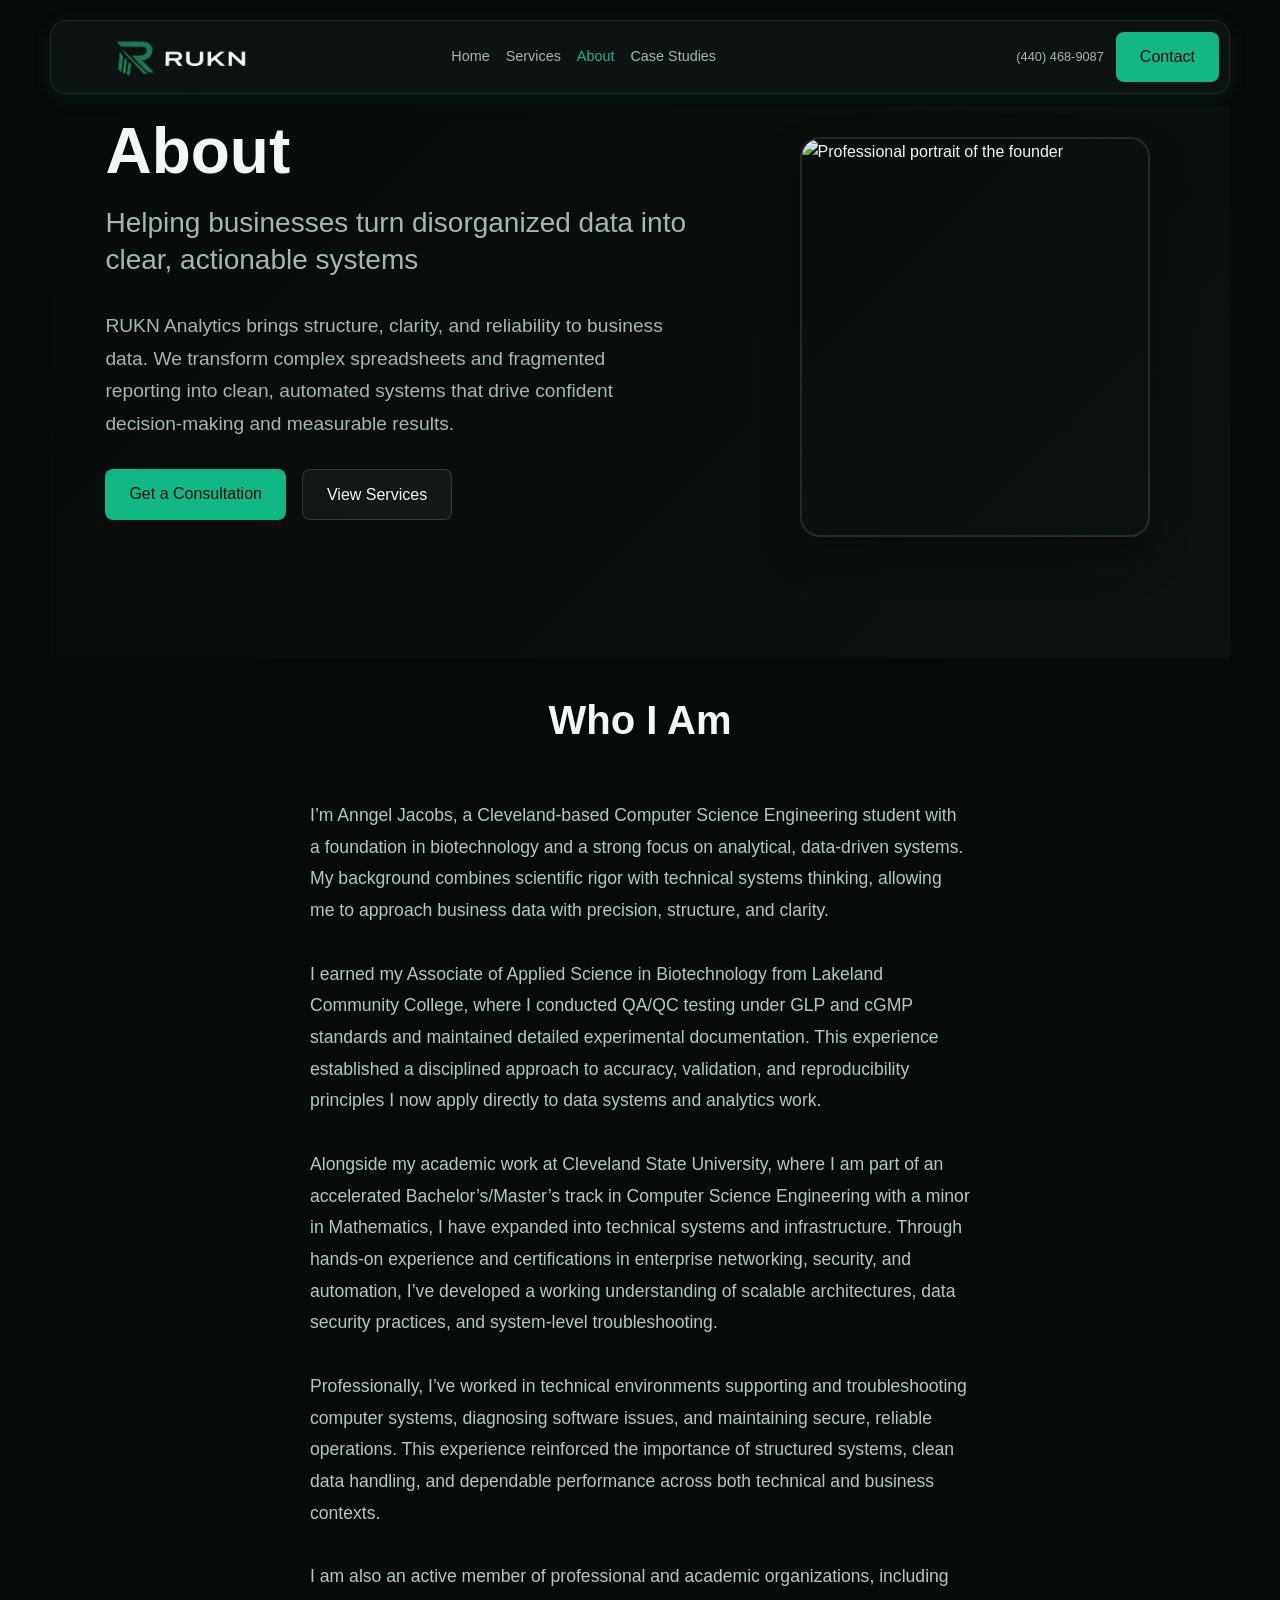
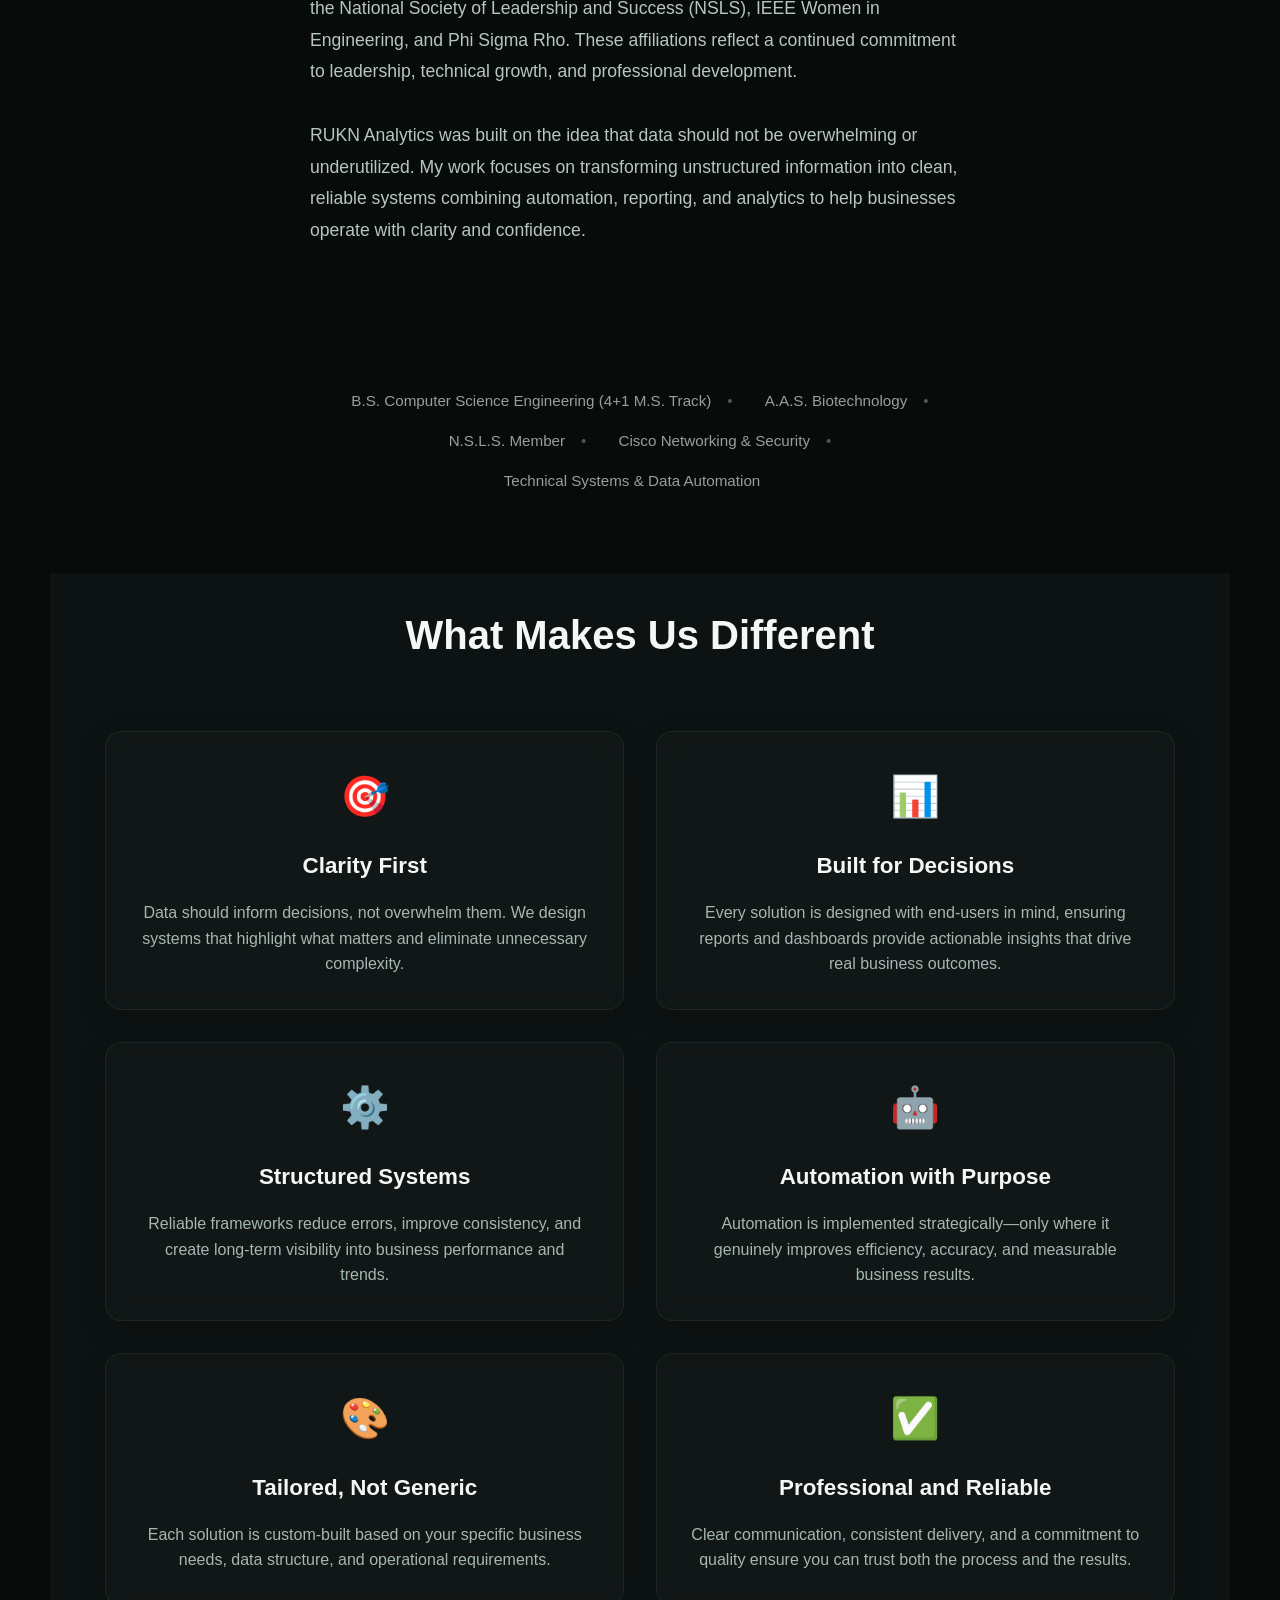
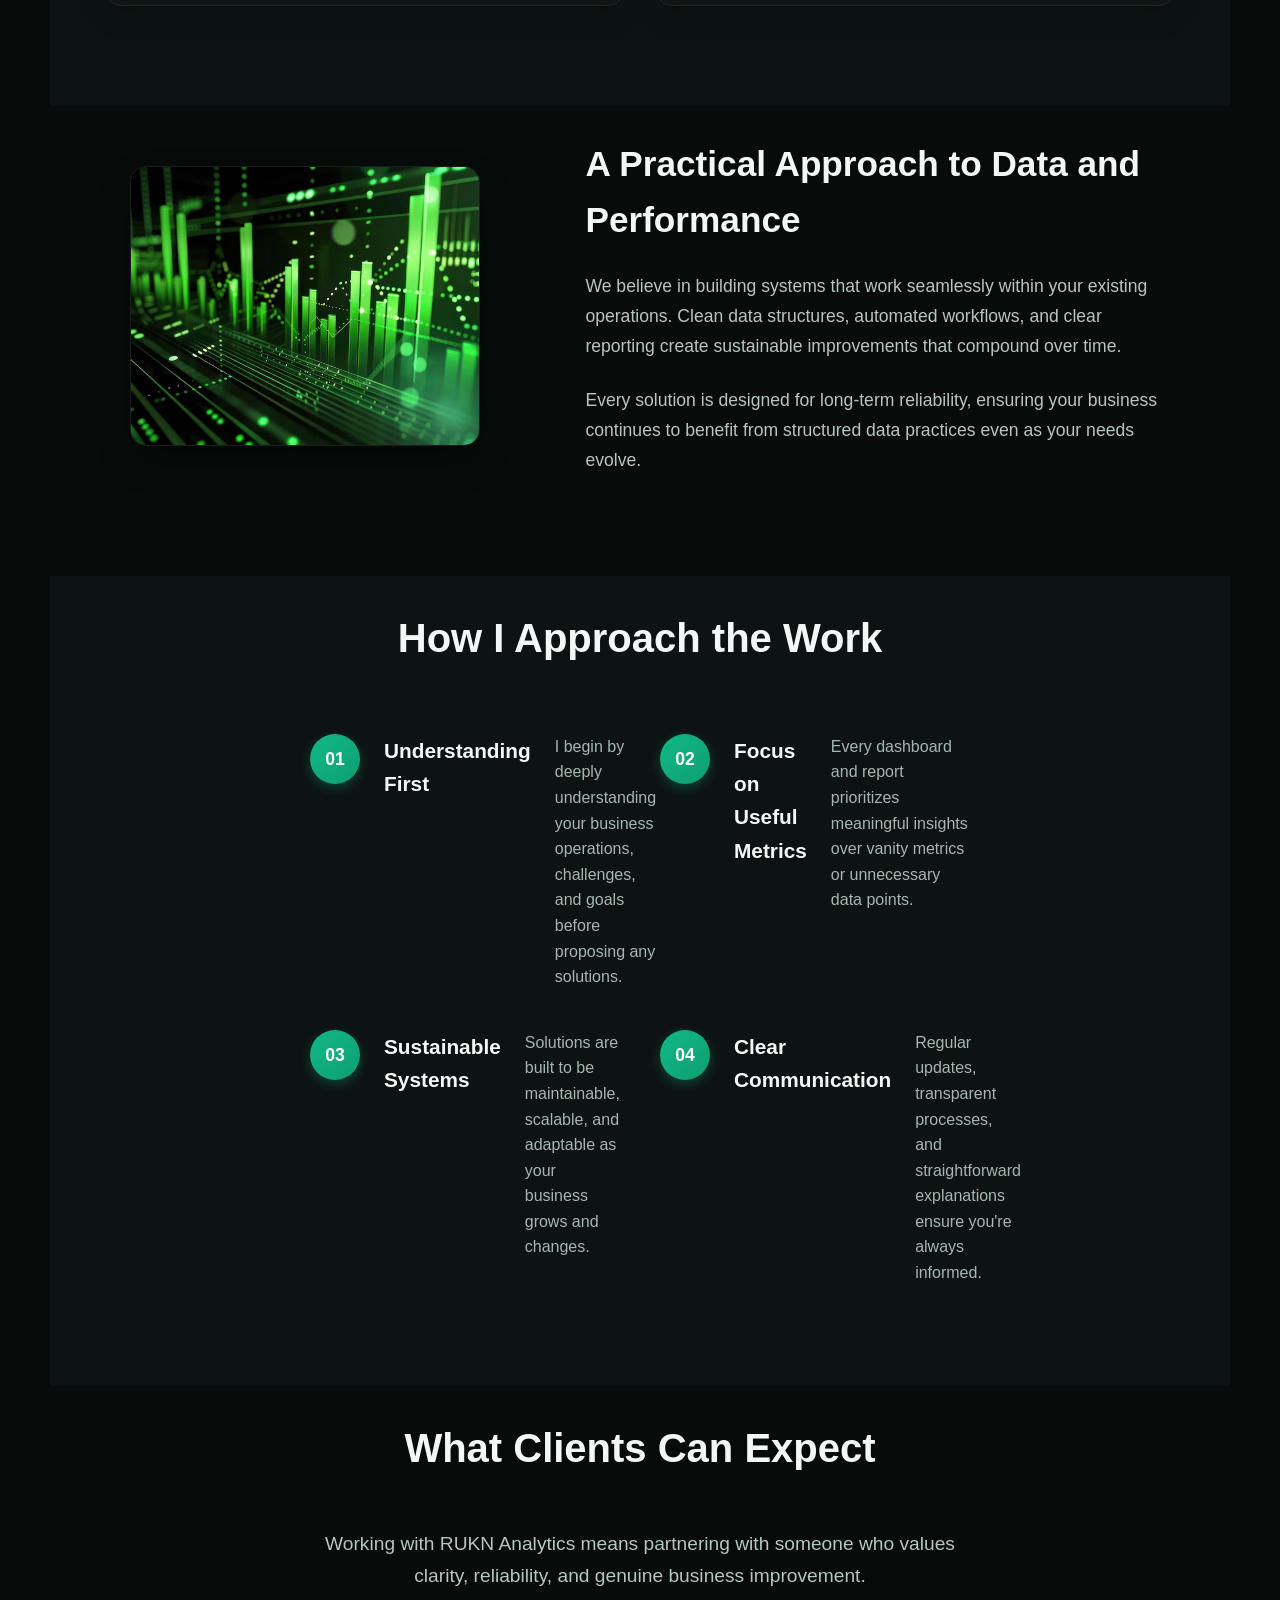
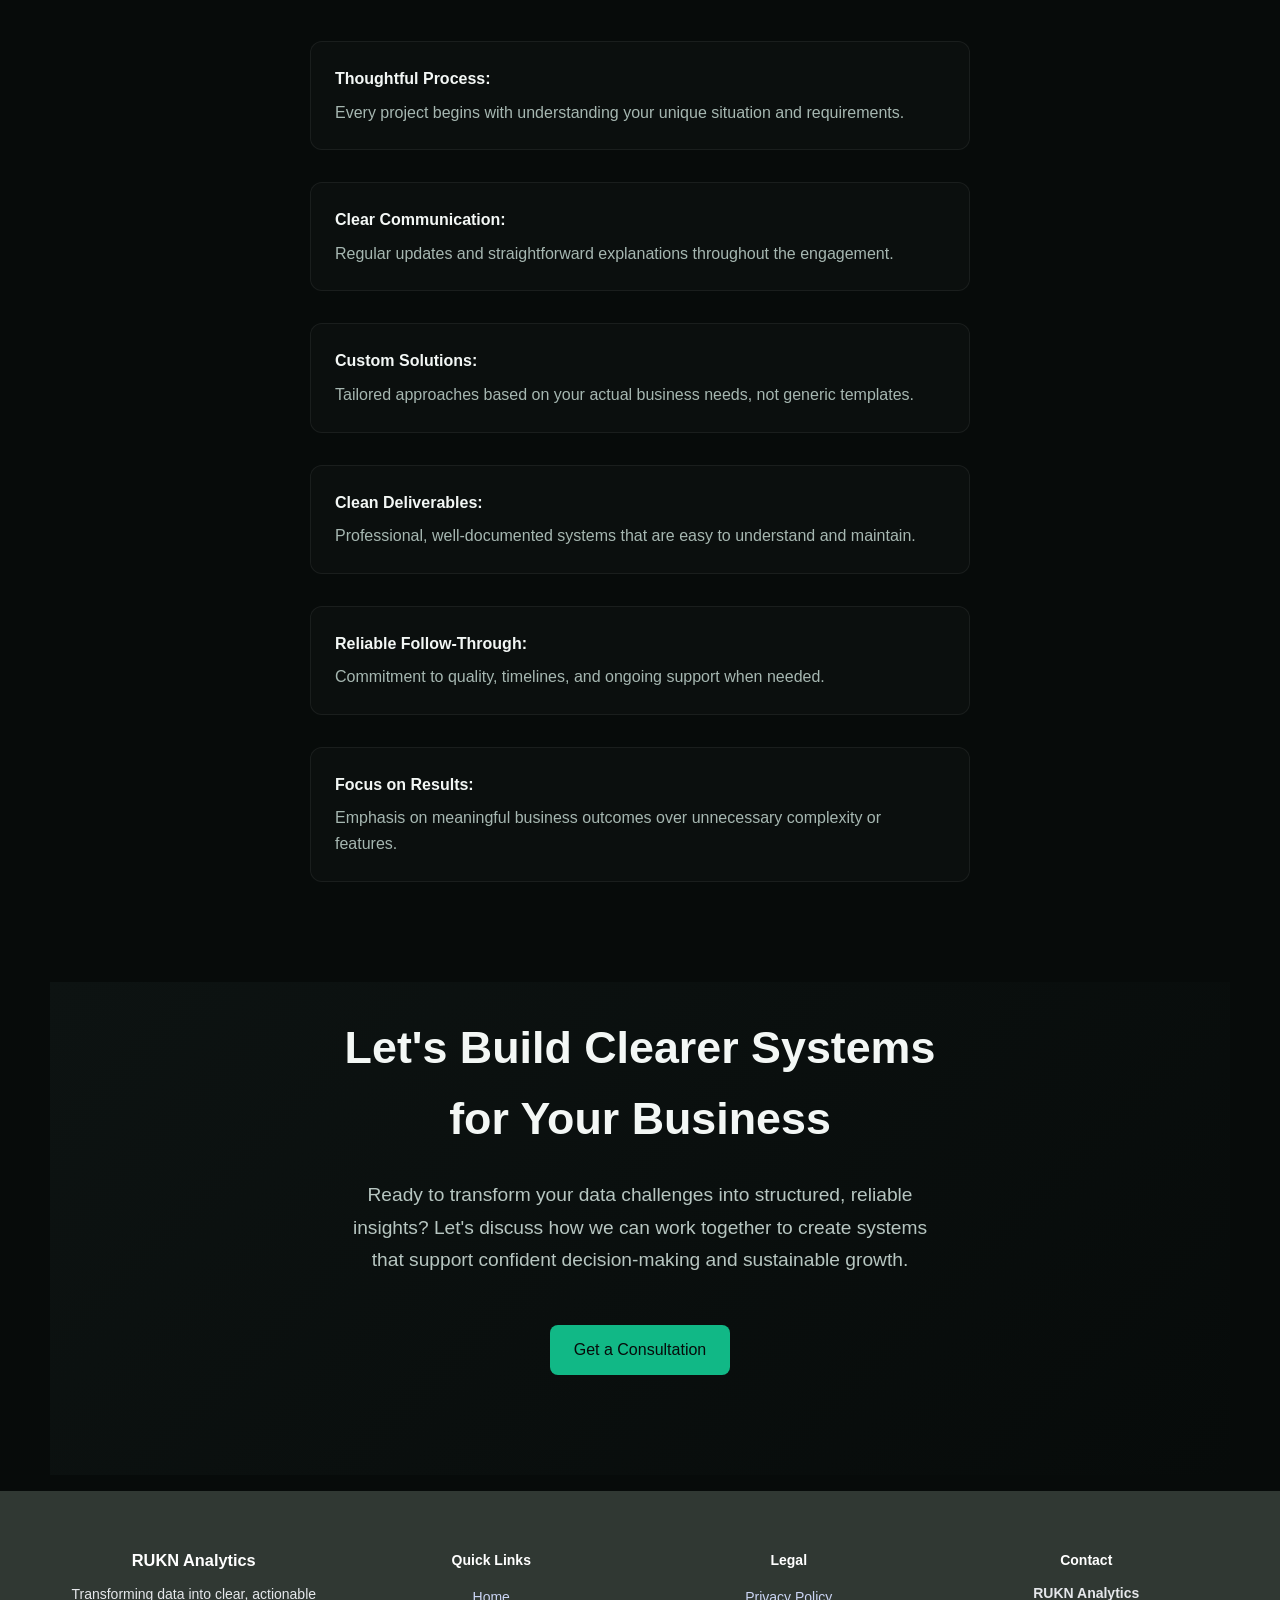
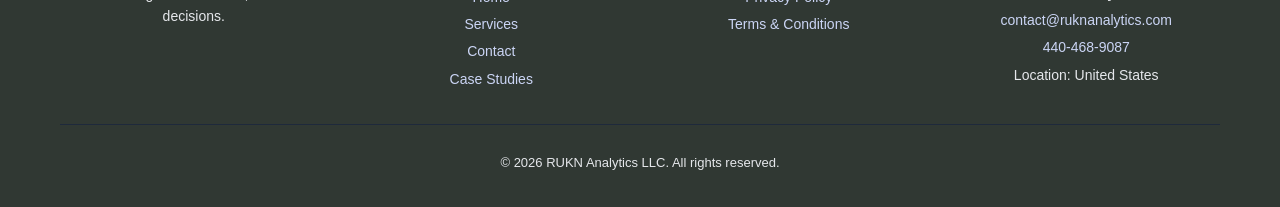
==== commit 4b678388: "Refined About page to feel more engaging and clear. Also Case-Studies feel more intentional and deli" ====
--- a/about.html
+++ b/about.html
@@ -25,122 +25,206 @@
       </header>
     </div>
 
-<!-- Intro -->
-<section class="section section-intro">
-  <div class="container narrow intro-center">
-    <h1>About RUKN Analytics</h1>
-    <p class="lead">
-      RUKN Analytics was founded in 2026 to bring structure, clarity,
-      and reliability to business data.
+<!-- Hero / Intro Section -->
+<section class="section section-hero">
+  <div class="container">
+    <div class="hero-grid">
+      <div class="hero-content">
+        <h1>About</h1>
+        <h2>Helping businesses turn disorganized data into clear, actionable systems</h2>
+        <p class="hero-description">
+          RUKN Analytics brings structure, clarity, and reliability to business data. We transform complex spreadsheets and fragmented reporting into clean, automated systems that drive confident decision-making and measurable results.
+        </p>
+        <div class="hero-actions">
+          <a href="contact.html" class="btn btn-primary">Get a Consultation</a>
+          <a href="services.html" class="btn btn-secondary">View Services</a>
+        </div>
+      </div>
+      <div class="hero-image">
+        <img src="assets/images/founder.png" alt="Professional portrait of the founder" class="headshot">
+      </div>
+    </div>
+  </div>
+</section>
+
+<!-- Who I Am Section -->
+<section class="section section-about-me">
+  <div class="container narrow">
+    <h2>Who I Am</h2>
+    <div class="about-content">
+
+      <p>
+        I’m Anngel Jacobs, a Cleveland-based Computer Science Engineering student with a foundation in biotechnology and a strong focus on analytical, data-driven systems. My background combines scientific rigor with technical systems thinking, allowing me to approach business data with precision, structure, and clarity.
+      </p>
+
+      <p>
+        I earned my Associate of Applied Science in Biotechnology from Lakeland Community College, where I conducted QA/QC testing under GLP and cGMP standards and maintained detailed experimental documentation. This experience established a disciplined approach to accuracy, validation, and reproducibility principles I now apply directly to data systems and analytics work.
+      </p>
+
+      <p>
+        Alongside my academic work at Cleveland State University, where I am part of an accelerated Bachelor’s/Master’s track in Computer Science Engineering with a minor in Mathematics, I have expanded into technical systems and infrastructure. Through hands-on experience and certifications in enterprise networking, security, and automation, I’ve developed a working understanding of scalable architectures, data security practices, and system-level troubleshooting.
+      </p>
+
+      <p>
+        Professionally, I’ve worked in technical environments supporting and troubleshooting computer systems, diagnosing software issues, and maintaining secure, reliable operations. This experience reinforced the importance of structured systems, clean data handling, and dependable performance across both technical and business contexts.
+      </p>
+
+      <p>
+        I am also an active member of professional and academic organizations, including the National Society of Leadership and Success (NSLS), IEEE Women in Engineering, and Phi Sigma Rho. These affiliations reflect a continued commitment to leadership, technical growth, and professional development.
+      </p>
+
+      <p>
+        RUKN Analytics was built on the idea that data should not be overwhelming or underutilized. My work focuses on transforming unstructured information into clean, reliable systems combining automation, reporting, and analytics to help businesses operate with clarity and confidence.
+      </p>
+
+    </div>
+  </div>
+</section>
+
+<section class="section section-credentials">
+  <div class="container narrow">
+
+    <div class="credentials-row">
+
+      <span>B.S. Computer Science Engineering (4+1 M.S. Track)</span>
+      <span>A.A.S. Biotechnology</span>
+      <span>N.S.L.S. Member</span>
+      <span>Cisco Networking & Security</span>
+      <span>Technical Systems & Data Automation</span>
+
+    </div>
+
+  </div>
+</section>
+
+<!-- What Makes Us Different Section -->
+<section class="section section-differentiators">
+  <div class="container">
+    <h2>What Makes Us Different</h2>
+    <div class="differentiators-grid">
+      <div class="differentiator-card">
+        <div class="differentiator-icon">🎯</div>
+        <h3>Clarity First</h3>
+        <p>Data should inform decisions, not overwhelm them. We design systems that highlight what matters and eliminate unnecessary complexity.</p>
+      </div>
+      <div class="differentiator-card">
+        <div class="differentiator-icon">📊</div>
+        <h3>Built for Decisions</h3>
+        <p>Every solution is designed with end-users in mind, ensuring reports and dashboards provide actionable insights that drive real business outcomes.</p>
+      </div>
+      <div class="differentiator-card">
+        <div class="differentiator-icon">⚙️</div>
+        <h3>Structured Systems</h3>
+        <p>Reliable frameworks reduce errors, improve consistency, and create long-term visibility into business performance and trends.</p>
+      </div>
+      <div class="differentiator-card">
+        <div class="differentiator-icon">🤖</div>
+        <h3>Automation with Purpose</h3>
+        <p>Automation is implemented strategically—only where it genuinely improves efficiency, accuracy, and measurable business results.</p>
+      </div>
+      <div class="differentiator-card">
+        <div class="differentiator-icon">🎨</div>
+        <h3>Tailored, Not Generic</h3>
+        <p>Each solution is custom-built based on your specific business needs, data structure, and operational requirements.</p>
+      </div>
+      <div class="differentiator-card">
+        <div class="differentiator-icon">✅</div>
+        <h3>Professional and Reliable</h3>
+        <p>Clear communication, consistent delivery, and a commitment to quality ensure you can trust both the process and the results.</p>
+      </div>
+    </div>
+  </div>
+</section>
+
+<!-- Secondary Image / Visual Section -->
+<section class="section section-visual">
+  <div class="container">
+    <div class="visual-grid">
+      <div class="visual-image">
+        <img src="assets/images/servicesbackground.png" alt="Professional analytics workspace" class="workspace-image">
+      </div>
+      <div class="visual-content">
+        <h2>A Practical Approach to Data and Performance</h2>
+        <p>
+          We believe in building systems that work seamlessly within your existing operations. Clean data structures, automated workflows, and clear reporting create sustainable improvements that compound over time.
+        </p>
+        <p>
+          Every solution is designed for long-term reliability, ensuring your business continues to benefit from structured data practices even as your needs evolve.
+        </p>
+      </div>
+    </div>
+  </div>
+</section>
+
+<!-- How I Approach the Work Section -->
+<section class="section section-approach">
+  <div class="container narrow">
+    <h2>How I Approach the Work</h2>
+    <div class="approach-grid">
+      <div class="approach-item">
+        <div class="approach-number">01</div>
+        <h3>Understanding First</h3>
+        <p>I begin by deeply understanding your business operations, challenges, and goals before proposing any solutions.</p>
+      </div>
+      <div class="approach-item">
+        <div class="approach-number">02</div>
+        <h3>Focus on Useful Metrics</h3>
+        <p>Every dashboard and report prioritizes meaningful insights over vanity metrics or unnecessary data points.</p>
+      </div>
+      <div class="approach-item">
+        <div class="approach-number">03</div>
+        <h3>Sustainable Systems</h3>
+        <p>Solutions are built to be maintainable, scalable, and adaptable as your business grows and changes.</p>
+      </div>
+      <div class="approach-item">
+        <div class="approach-number">04</div>
+        <h3>Clear Communication</h3>
+        <p>Regular updates, transparent processes, and straightforward explanations ensure you're always informed.</p>
+      </div>
+    </div>
+  </div>
+</section>
+
+<!-- What Clients Can Expect Section -->
+<section class="section section-expectations">
+  <div class="container narrow">
+    <h2>What Clients Can Expect</h2>
+    <div class="expectations-content">
+      <p class="expectations-intro">
+        Working with RUKN Analytics means partnering with someone who values clarity, reliability, and genuine business improvement.
+      </p>
+      <div class="expectations-list">
+        <div class="expectation-item">
+          <strong>Thoughtful Process:</strong> Every project begins with understanding your unique situation and requirements.
+        </div>
+        <div class="expectation-item">
+          <strong>Clear Communication:</strong> Regular updates and straightforward explanations throughout the engagement.
+        </div>
+        <div class="expectation-item">
+          <strong>Custom Solutions:</strong> Tailored approaches based on your actual business needs, not generic templates.
+        </div>
+        <div class="expectation-item">
+          <strong>Clean Deliverables:</strong> Professional, well-documented systems that are easy to understand and maintain.
+        </div>
+        <div class="expectation-item">
+          <strong>Reliable Follow-Through:</strong> Commitment to quality, timelines, and ongoing support when needed.
+        </div>
+        <div class="expectation-item">
+          <strong>Focus on Results:</strong> Emphasis on meaningful business outcomes over unnecessary complexity or features.
+        </div>
+      </div>
+    </div>
+  </div>
+</section>
+
+<!-- Final CTA Section -->
+<section class="section section-final-cta">
+  <div class="container narrow">
+    <h2>Let's Build Clearer Systems for Your Business</h2>
+    <p>
+      Ready to transform your data challenges into structured, reliable insights? Let's discuss how we can work together to create systems that support confident decision-making and sustainable growth.
     </p>
-  </div>
-</section>
-
-<!-- Company Story -->
-<section class="section">
-  <div class="container about-grid">
-    <div class="about-text">
-      <h2>Why Rukn Analytics Exists</h2>
-
-      <p>
-        Many organizations collect large amounts of data, yet struggle to use it
-        effectively. Spreadsheets grow complex, reporting becomes time-consuming,
-        and insights are often buried.
-      </p>
-
-      <p>
-        Rukn Analytics was created to solve this problem by simplifying how
-        data is organized, analyzed, and delivered.
-      </p>
-
-      <p>
-        Our work focuses on building clean data foundations and systems that
-        support confident, informed decision-making.
-      </p>
-    </div>
-
-    <div class="about-image">
-      <img src="assets/images/company.png" alt="Company image placeholder">
-    </div>
-  </div>
-</section>
-
-<!-- Values -->
-<section class="section">
-  <div class="container">
-    <h2 class="section-title">Our Approach</h2>
-
-    <div class="values-grid">
-      <div class="value-card">
-        <h3>Clarity First</h3>
-        <p>
-          Data should inform decisions, not overwhelm them. We design reporting systems that 
-          highlight what matters and remove unnecessary noise.
-        </p>
-      </div>
-
-      <div class="value-card">
-        <h3>Structured Thinking</h3>
-        <p>
-          Reliable systems reduce errors, improve consistency, and create long-term performance visibility.
-        </p>
-      </div>
-
-      <div class="value-card">
-        <h3>Purposeful Automation</h3>
-        <p>
-          Automation is implemented strategically — only where it improves efficiency, accuracy, and measurable outcomes.
-        </p>
-      </div>
-    </div>
-  </div>
-</section>
-
-<!-- Founder -->
-<section class="section">
-  <div class="container about-grid reverse">
-    <div class="about-image">
-      <img src="assets/images/founder.png" alt="Founder image placeholder">
-    </div>
-
-    <div class="about-text">
-      <h2>Founder Background</h2>
-
-      <p>
-        Rukn Analytics was founded by a trained biotechnologist with a strong
-        foundation in analytical and scientific problem-solving.
-      </p>
-
-      <p>
-        Experience in technical environments highlighted a recurring issue:
-        valuable data was often underutilized due to poor structure or inefficient
-        workflows.
-      </p>
-
-      <p>
-        This led to a focused transition into data analysis and automation, where
-        scientific rigor could be applied to business systems.
-      </p>
-
-      <p>
-        The same principles used in laboratory research — accuracy, validation,
-        and reproducibility — now guide every project at Rukn Analytics.
-      </p>
-    </div>
-  </div>
-</section>
-
-<!-- Closing -->
-<section class="section section-cta">
-  <div class="container narrow">
-    <h2>Designed for Long-Term Clarity</h2>
-
-    <p>
-      Rukn Analytics works with clients who value clean systems,
-      thoughtful analysis, and sustainable growth.
-    </p>
-
-    <a href="contact.html" class="btn btn-primary">Get in Touch</a>
+    <a href="contact.html" class="btn btn-primary">Get a Consultation</a>
   </div>
 </section>
 
--- a/styles.css
+++ b/styles.css
@@ -16,6 +16,22 @@
   color: #F3F7F5;
   background: #070B0A;
   line-height: 1.6;
+}
+
+body.services-page::before {
+  content: "";
+  position: fixed;
+  top: 0;
+  left: 0;
+  width: 100%;
+  height: 100%;
+
+
+  background-size: cover;
+  background-position: center;
+  background-repeat: no-repeat;
+
+  z-index: -1;
 }
 
 /* =========================
@@ -211,7 +227,7 @@
    ========================= */
 
 .section {
-  padding: 60px 0;
+  padding: 80px 0;
 }
 
 .features-section {
@@ -339,31 +355,83 @@
   max-width: 1200px;
   margin: 0 auto;
   align-items: start;
+  position: relative;
+}
+
+.services-layout::before {
+  content: "";
+  position: absolute;
+  inset: 0;
+  pointer-events: none;
+
+  background: radial-gradient(circle at center, transparent 60%, rgba(0,0,0,0.2));
 }
 
 .featured-column,
 .standard-column {
   display: grid;
-  gap: 28px;
+  gap: 2rem;
 }
 
 .service-card {
-  background: rgba(13, 19, 18, 0.94);
-  border-radius: 20px;
-  border: 1px solid rgba(255, 255, 255, 0.08);
-  padding: 34px;
-  box-shadow: 0 18px 40px rgba(0, 0, 0, 0.15);
-  transition: transform 0.25s ease, border-color 0.25s ease, box-shadow 0.25s ease;
+  background: rgba(8, 14, 13, 0.58);
+  backdrop-filter: blur(12px);
+  -webkit-backdrop-filter: blur(12px);
+
+  border: none;
+  border-radius: 28px;
+
+  box-shadow:
+    0 20px 60px rgba(0, 0, 0, 0.35),
+    0 8px 24px rgba(0, 0, 0, 0.18);
+
+  padding: 2.5rem 2rem;
+  position: relative;
+  overflow: hidden;
+
+  transition:
+    transform 0.3s ease,
+    box-shadow 0.3s ease,
+    background 0.3s ease;
+
   display: flex;
   flex-direction: column;
   justify-content: space-between;
   min-height: 420px;
 }
 
+.service-card::before {
+  content: "";
+  position: absolute;
+  inset: 0;
+  border-radius: inherit;
+  pointer-events: none;
+  background: linear-gradient(
+    180deg,
+    rgba(255,255,255,0.08) 0%,
+    rgba(255,255,255,0.02) 18%,
+    rgba(255,255,255,0.00) 45%
+  );
+}
+
+.service-card::after {
+  content: "";
+  position: absolute;
+  inset: 0;
+  border-radius: inherit;
+  pointer-events: none;
+  background: radial-gradient(
+    circle at top center,
+    rgba(17, 184, 134, 0.06),
+    transparent 55%
+  );
+}
+
 .service-card:hover {
-  transform: translateY(-3px);
-  box-shadow: 0 22px 50px rgba(0, 0, 0, 0.18);
-  border-color: rgba(17, 184, 134, 0.18);
+  transform: translateY(-6px);
+  box-shadow:
+    0 28px 80px rgba(0, 0, 0, 0.42),
+    0 12px 32px rgba(0, 0, 0, 0.22);
 }
 
 .service-card h3 {
@@ -416,9 +484,11 @@
 }
 
 .tier-list {
-  margin-top: 28px;
-  padding-top: 22px;
-  border-top: 1px solid rgba(255, 255, 255, 0.08);
+  margin-top: 32px;
+  padding: 24px;
+  background: rgba(255, 255, 255, 0.03);
+  border-radius: 16px;
+  box-shadow: inset 0 0 0 1px rgba(255,255,255,0.04);
 }
 
 .tier-heading {
@@ -435,8 +505,12 @@
   grid-template-columns: 1fr auto;
   gap: 18px;
   align-items: center;
-  padding: 18px 0;
-  border-bottom: 1px solid rgba(255, 255, 255, 0.08);
+  padding: 20px 0;
+  border-bottom: 1px solid rgba(255, 255, 255, 0.06);
+}
+
+.tier-item--last {
+  border-bottom: none;
 }
 
 .tier-item--last {
@@ -486,55 +560,426 @@
    ABOUT
    ========================= */
 
-.about-grid {
+.section-hero {
+  padding: 100px 0 120px;
+  background: linear-gradient(135deg, #070B0A 0%, #0D1312 100%);
+}
+
+.hero-grid {
   display: grid;
-  grid-template-columns: 1.2fr 1fr;
-  gap: 50px;
+  grid-template-columns: 1fr 400px;
+  gap: 80px;
   align-items: center;
-}
-
-.about-grid.reverse {
-  grid-template-columns: 1fr 1.2fr;
-}
-
-.about-image img {
+  max-width: 1200px;
+  margin: 0 auto;
+}
+
+.hero-content h1 {
+  font-size: 3.5rem;
+  font-weight: 700;
+  margin: 0 0 24px;
+  line-height: 1.1;
+  color: #F3F7F5;
+}
+
+.hero-content h2 {
+  font-size: 1.75rem;
+  font-weight: 500;
+  margin: 0 0 32px;
+  line-height: 1.3;
+  color: #A6B7B1;
+  max-width: 600px;
+}
+
+.hero-description {
+  font-size: 1.1rem;
+  line-height: 1.7;
+  color: #B7C6C1;
+  margin: 0 0 40px;
+  max-width: 600px;
+}
+
+.hero-actions {
+  display: flex;
+  gap: 16px;
+  flex-wrap: wrap;
+}
+
+.hero-image {
+  display: flex;
+  justify-content: center;
+}
+
+.headshot {
   width: 100%;
-  border-radius: 12px;
-}
-
-.about-text p {
-  margin-bottom: 18px;
-  max-width: 520px;
-}
-
-.values-grid {
+  max-width: 350px;
+  height: 400px;
+  object-fit: cover;
+  border-radius: 20px;
+  box-shadow: 0 20px 40px rgba(0, 0, 0, 0.3);
+  border: 2px solid rgba(255, 255, 255, 0.1);
+}
+
+.section-about-me {
+  padding: 80px 0;
+  background: #070B0A;
+}
+
+.section-about-me h2 {
+  font-size: 2.5rem;
+  font-weight: 600;
+  margin: 0 0 48px;
+  text-align: center;
+  color: #F3F7F5;
+}
+
+.about-content p {
+  font-size: 1.1rem;
+  line-height: 1.8;
+  color: #B7C6C1;
+  margin: 0 0 32px;
+  max-width: 700px;
+  margin-left: auto;
+  margin-right: auto;
+}
+
+.about-content p:last-child {
+  margin-bottom: 0;
+}
+
+.section-differentiators {
+  padding: 100px 0;
+  background: #0D1312;
+}
+
+.section-differentiators h2 {
+  font-size: 2.5rem;
+  font-weight: 600;
+  margin: 0 0 64px;
+  text-align: center;
+  color: #F3F7F5;
+}
+
+.differentiators-grid {
+  display: grid;
+  grid-template-columns: repeat(auto-fit, minmax(350px, 1fr));
+  gap: 32px;
+  max-width: 1200px;
+  margin: 0 auto;
+}
+
+.differentiator-card {
+  background: rgba(255, 255, 255, 0.02);
+  backdrop-filter: blur(10px);
+  -webkit-backdrop-filter: blur(10px);
+  border-radius: 16px;
+  padding: 32px;
+  border: 1px solid rgba(255, 255, 255, 0.06);
+  box-shadow: 0 8px 32px rgba(0, 0, 0, 0.12);
+  transition: all 0.3s ease;
+  text-align: center;
+}
+
+.differentiator-card:hover {
+  transform: translateY(-8px);
+  box-shadow: 0 16px 48px rgba(0, 0, 0, 0.2);
+  background: rgba(255, 255, 255, 0.04);
+}
+
+.differentiator-icon {
+  font-size: 2.5rem;
+  margin-bottom: 20px;
+  display: block;
+}
+
+.differentiator-card h3 {
+  font-size: 1.4rem;
+  font-weight: 600;
+  margin: 0 0 16px;
+  color: #F3F7F5;
+}
+
+.differentiator-card p {
+  color: #A6B7B1;
+  line-height: 1.6;
+  margin: 0;
+}
+
+.section-visual {
+  padding: 100px 0;
+  background: #070B0A;
+}
+
+.visual-grid {
+  display: grid;
+  grid-template-columns: 400px 1fr;
+  gap: 80px;
+  align-items: center;
+  max-width: 1200px;
+  margin: 0 auto;
+}
+
+.visual-image {
+  display: flex;
+  justify-content: center;
+}
+
+.workspace-image {
+  width: 100%;
+  max-width: 350px;
+  height: 280px;
+  object-fit: cover;
+  border-radius: 16px;
+  box-shadow: 0 16px 32px rgba(0, 0, 0, 0.25);
+  border: 1px solid rgba(255, 255, 255, 0.08);
+}
+
+.visual-content h2 {
+  font-size: 2.2rem;
+  font-weight: 600;
+  margin: 0 0 24px;
+  color: #F3F7F5;
+}
+
+.visual-content p {
+  font-size: 1.1rem;
+  line-height: 1.7;
+  color: #B7C6C1;
+  margin: 0 0 24px;
+}
+
+.visual-content p:last-child {
+  margin-bottom: 0;
+}
+
+.section-approach {
+  padding: 100px 0;
+  background: #0D1312;
+}
+
+.section-approach h2 {
+  font-size: 2.5rem;
+  font-weight: 600;
+  margin: 0 0 64px;
+  text-align: center;
+  color: #F3F7F5;
+}
+
+.approach-grid {
   display: grid;
   grid-template-columns: repeat(auto-fit, minmax(300px, 1fr));
+  gap: 40px;
+  max-width: 1000px;
+  margin: 0 auto;
+}
+
+.approach-item {
+  display: flex;
   gap: 24px;
-  margin-top: 40px;
-}
-
-.value-card {
-  background: #0D1312;
-  padding: 32px;
+  align-items: flex-start;
+}
+
+.approach-number {
+  background: linear-gradient(135deg, #11B886, #0E9F74);
+  color: white;
+  width: 50px;
+  height: 50px;
+  border-radius: 50%;
+  display: flex;
+  align-items: center;
+  justify-content: center;
+  font-weight: 700;
+  font-size: 1.1rem;
+  flex-shrink: 0;
+  box-shadow: 0 4px 12px rgba(17, 184, 134, 0.3);
+}
+
+.approach-item h3 {
+  font-size: 1.3rem;
+  font-weight: 600;
+  margin: 0 0 12px;
+  color: #F3F7F5;
+}
+
+.approach-item p {
+  color: #A6B7B1;
+  line-height: 1.6;
+  margin: 0;
+}
+
+.section-expectations {
+  padding: 100px 0;
+  background: #070B0A;
+}
+
+.section-expectations h2 {
+  font-size: 2.5rem;
+  font-weight: 600;
+  margin: 0 0 48px;
+  text-align: center;
+  color: #F3F7F5;
+}
+
+.expectations-content {
+  max-width: 800px;
+  margin: 0 auto;
+}
+
+.expectations-intro {
+  font-size: 1.2rem;
+  line-height: 1.7;
+  color: #B7C6C1;
+  margin: 0 0 48px;
+  text-align: center;
+}
+
+.expectations-list {
+  display: grid;
+  grid-template-columns: repeat(auto-fit, minmax(350px, 1fr));
+  gap: 32px;
+}
+
+.expectation-item {
+  background: rgba(255, 255, 255, 0.02);
+  padding: 24px;
   border-radius: 12px;
-  border: 1px solid rgba(255, 255, 255, 0.08);
-  transition: transform 0.2s, box-shadow 0.2s;
-}
-
-.value-card:hover {
-  transform: translateY(-4px);
-  box-shadow: 0 8px 24px rgba(17, 184, 134, 0.10);
-}
-
-.value-card h3 {
-  margin-bottom: 16px;
-  font-size: 1.25rem;
+  border: 1px solid rgba(255, 255, 255, 0.06);
+  transition: all 0.3s ease;
+}
+
+.expectation-item:hover {
+  background: rgba(255, 255, 255, 0.04);
+  transform: translateY(-2px);
+}
+
+.expectation-item strong {
+  color: #F3F7F5;
   font-weight: 600;
-}
-
-.value-card p {
+  display: block;
+  margin-bottom: 8px;
+}
+
+.expectation-item {
   color: #A6B7B1;
+  line-height: 1.6;
+  margin: 0;
+}
+
+.section-final-cta {
+  padding: 100px 0;
+  background: linear-gradient(135deg, #0D1312 0%, #070B0A 100%);
+  text-align: center;
+}
+
+.section-final-cta h2 {
+  font-size: 2.8rem;
+  font-weight: 600;
+  margin: 0 0 24px;
+  color: #F3F7F5;
+  max-width: 700px;
+  margin-left: auto;
+  margin-right: auto;
+}
+
+.section-final-cta p {
+  font-size: 1.2rem;
+  line-height: 1.7;
+  color: #B7C6C1;
+  margin: 0 0 48px;
+  max-width: 600px;
+  margin-left: auto;
+  margin-right: auto;
+}
+
+/* =========================
+   RESPONSIVE - ABOUT
+   ========================= */
+
+@media (max-width: 1024px) {
+  .hero-grid {
+    grid-template-columns: 1fr;
+    gap: 60px;
+    text-align: center;
+  }
+
+  .hero-content h1 {
+    font-size: 3rem;
+  }
+
+  .hero-content h2 {
+    font-size: 1.5rem;
+  }
+
+  .hero-description {
+    font-size: 1rem;
+  }
+
+  .visual-grid {
+    grid-template-columns: 1fr;
+    gap: 60px;
+    text-align: center;
+  }
+
+  .differentiators-grid {
+    grid-template-columns: repeat(auto-fit, minmax(300px, 1fr));
+  }
+
+  .expectations-list {
+    grid-template-columns: 1fr;
+  }
+}
+
+@media (max-width: 768px) {
+  .section-hero {
+    padding: 80px 0 100px;
+  }
+
+  .hero-content h1 {
+    font-size: 2.5rem;
+  }
+
+  .hero-content h2 {
+    font-size: 1.3rem;
+  }
+
+  .headshot {
+    max-width: 280px;
+    height: 320px;
+  }
+
+  .workspace-image {
+    max-width: 280px;
+    height: 220px;
+  }
+
+  .section-differentiators h2,
+  .section-about-me h2,
+  .section-approach h2,
+  .section-expectations h2 {
+    font-size: 2rem;
+  }
+
+  .section-final-cta h2 {
+    font-size: 2.2rem;
+  }
+
+  .differentiators-grid {
+    grid-template-columns: 1fr;
+  }
+
+  .approach-grid {
+    grid-template-columns: 1fr;
+  }
+
+  .approach-item {
+    flex-direction: column;
+    text-align: center;
+    gap: 16px;
+  }
+
+  .hero-actions {
+    justify-content: center;
+  }
 }
 
 /* =========================
@@ -1825,9 +2270,267 @@
   margin-bottom: 16px;
 }
 
-.case-study {
-  max-width: 900px;
-  margin: 0 auto 80px;
+.case-hero {
+  padding: 80px 0 60px;
+  background: linear-gradient(180deg, rgba(7, 11, 10, 0.96), rgba(7, 11, 10, 0.82)),
+    url('assets/images/hero.png');
+  background-size: cover;
+  background-position: center;
+  position: relative;
+  border-radius: 24px;
+  overflow: hidden;
+  margin-bottom: 40px;
+}
+
+.case-hero .hero-content {
+  max-width: 720px;
+  margin: 0 auto;
+  text-align: center;
+}
+
+.case-hero .eyebrow,
+.section-intro .eyebrow {
+  display: inline-flex;
+  margin-bottom: 18px;
+  color: #A6B7B1;
+  font-size: 0.85rem;
+  letter-spacing: 0.16em;
+  text-transform: uppercase;
+}
+
+.case-hero h1 {
+  font-size: clamp(2.8rem, 5vw, 4.4rem);
+  line-height: 1.03;
+  margin-bottom: 18px;
+}
+
+.case-hero .hero-copy,
+.case-details-panel p,
+.case-section p {
+  color: #C6D4CC;
+  max-width: 740px;
+  margin: 0 auto;
+  line-height: 1.85;
+}
+
+.case-grid-section .section-intro {
+  text-align: center;
+  margin-bottom: 44px;
+}
+
+.case-grid {
+  display: grid;
+  grid-template-columns: repeat(auto-fit, minmax(280px, 1fr));
+  gap: 24px;
+}
+
+.case-card {
+  background: #0D1312;
+  border: 1px solid rgba(255, 255, 255, 0.08);
+  border-radius: 22px;
+  padding: 28px;
+  box-shadow: 0 18px 40px rgba(0, 0, 0, 0.14);
+  transition: transform 0.25s ease, box-shadow 0.25s ease;
+}
+
+.case-card:hover {
+  transform: translateY(-4px);
+  box-shadow: 0 28px 60px rgba(0, 0, 0, 0.2);
+}
+
+.case-label {
+  display: inline-flex;
+  padding: 8px 14px;
+  background: rgba(255, 255, 255, 0.05);
+  color: #A6B7B1;
+  border-radius: 999px;
+  font-size: 0.82rem;
+  letter-spacing: 0.08em;
+  text-transform: uppercase;
+  margin-bottom: 18px;
+}
+
+.case-card h3 {
+  margin: 0 0 14px;
+  font-size: 1.35rem;
+  line-height: 1.25;
+}
+
+.case-card p {
+  color: #B7C6C1;
+  margin-bottom: 22px;
+  line-height: 1.8;
+}
+
+.case-metrics {
+  display: grid;
+  gap: 10px;
+  margin-bottom: 22px;
+}
+
+.case-metric {
+  display: flex;
+  align-items: center;
+  gap: 12px;
+  background: rgba(255, 255, 255, 0.04);
+  border: 1px solid rgba(255, 255, 255, 0.08);
+  border-radius: 14px;
+  padding: 14px 16px;
+  color: #E5F7EE;
+  font-size: 0.95rem;
+}
+
+.case-metric::before {
+  content: '•';
+  color: #11B886;
+  font-size: 1.1rem;
+  line-height: 1;
+}
+
+.case-tags {
+  display: flex;
+  flex-wrap: wrap;
+  gap: 10px;
+  margin-bottom: 24px;
+}
+
+.tag-pill,
+.tool-pill {
+  display: inline-flex;
+  padding: 10px 14px;
+  background: rgba(255, 255, 255, 0.05);
+  color: #A6B7B1;
+  border-radius: 999px;
+  font-size: 0.86rem;
+  line-height: 1.3;
+}
+
+.case-card .btn {
+  width: auto;
+}
+
+.case-details {
+  margin: 0 auto;
+  max-width: 1200px;
+}
+
+.case-details-grid {
+  display: grid;
+  grid-template-columns: 1.4fr 0.9fr;
+  gap: 32px;
+}
+
+.case-details-panel {
+  background: #0D1312;
+  border: 1px solid rgba(255, 255, 255, 0.08);
+  border-radius: 24px;
+  padding: 34px;
+}
+
+.case-details-panel h2 {
+  margin-top: 0;
+  font-size: clamp(2rem, 4vw, 2.8rem);
+  margin-bottom: 18px;
+}
+
+.case-details-panel .case-summary {
+  margin-bottom: 28px;
+}
+
+.case-section {
+  margin-top: 30px;
+}
+
+.case-section h3 {
+  margin-bottom: 16px;
+  color: #E5F7EE;
+  font-size: 1rem;
+}
+
+.case-section ul {
+  padding-left: 22px;
+  margin: 0;
+  list-style: disc;
+  color: #C6D4CC;
+}
+
+.case-section ul li {
+  margin-bottom: 12px;
+}
+
+.tools-list {
+  display: flex;
+  flex-wrap: wrap;
+  gap: 10px;
+  margin-top: 18px;
+}
+
+.visual-comparison {
+  display: grid;
+  grid-template-columns: repeat(auto-fit, minmax(240px, 1fr));
+  gap: 24px;
+  margin-top: 20px;
+}
+
+.comparison-card {
+  background: rgba(255, 255, 255, 0.03);
+  border: 1px solid rgba(255, 255, 255, 0.08);
+  border-radius: 18px;
+  padding: 24px;
+}
+
+.comparison-card h4 {
+  margin-top: 0;
+  font-size: 1rem;
+  color: #F3F7F5;
+}
+
+.comparison-card p {
+  margin: 14px 0 0;
+  color: #B7C6C1;
+  line-height: 1.85;
+}
+
+.case-bottom-cta {
+  text-align: center;
+  padding: 56px 0 28px;
+}
+
+.case-bottom-cta h2 {
+  margin-bottom: 24px;
+  font-size: clamp(2rem, 4vw, 3rem);
+}
+
+.case-bottom-cta .btn {
+  padding: 14px 32px;
+}
+
+@media (max-width: 1023px) {
+  .case-details-grid {
+    grid-template-columns: 1fr;
+  }
+}
+
+@media (max-width: 767px) {
+  .case-hero {
+    padding: 60px 0 40px;
+  }
+
+  .case-grid {
+    gap: 18px;
+  }
+
+  .case-card {
+    padding: 24px;
+  }
+
+  .case-details-panel {
+    padding: 26px;
+  }
+
+  .case-bottom-cta {
+    padding: 40px 0 18px;
+  }
 }
 
 .section-intro {
@@ -1899,4 +2602,38 @@
   border-top: 1px solid #1e293b;
   padding-top: 15px;
   font-size: 13px;
+}
+.section {
+  backdrop-filter: blur(2px);
+}
+/*About*/
+.about-highlight {
+  font-size: 1.1rem;
+  color: rgba(255,255,255,0.75);
+  margin-bottom: 1.5rem;
+}
+.credentials-row {
+  display: flex;
+  flex-wrap: wrap;
+  gap: 1rem 2rem;
+  justify-content: center;
+
+  font-size: 0.95rem;
+  color: rgba(255,255,255,0.6);
+
+  margin-top: 2rem;
+}
+
+.credentials-row span {
+  position: relative;
+}
+
+.credentials-row span::after {
+  content: "•";
+  margin-left: 1rem;
+  color: rgba(255,255,255,0.3);
+}
+
+.credentials-row span:last-child::after {
+  content: "";
 }
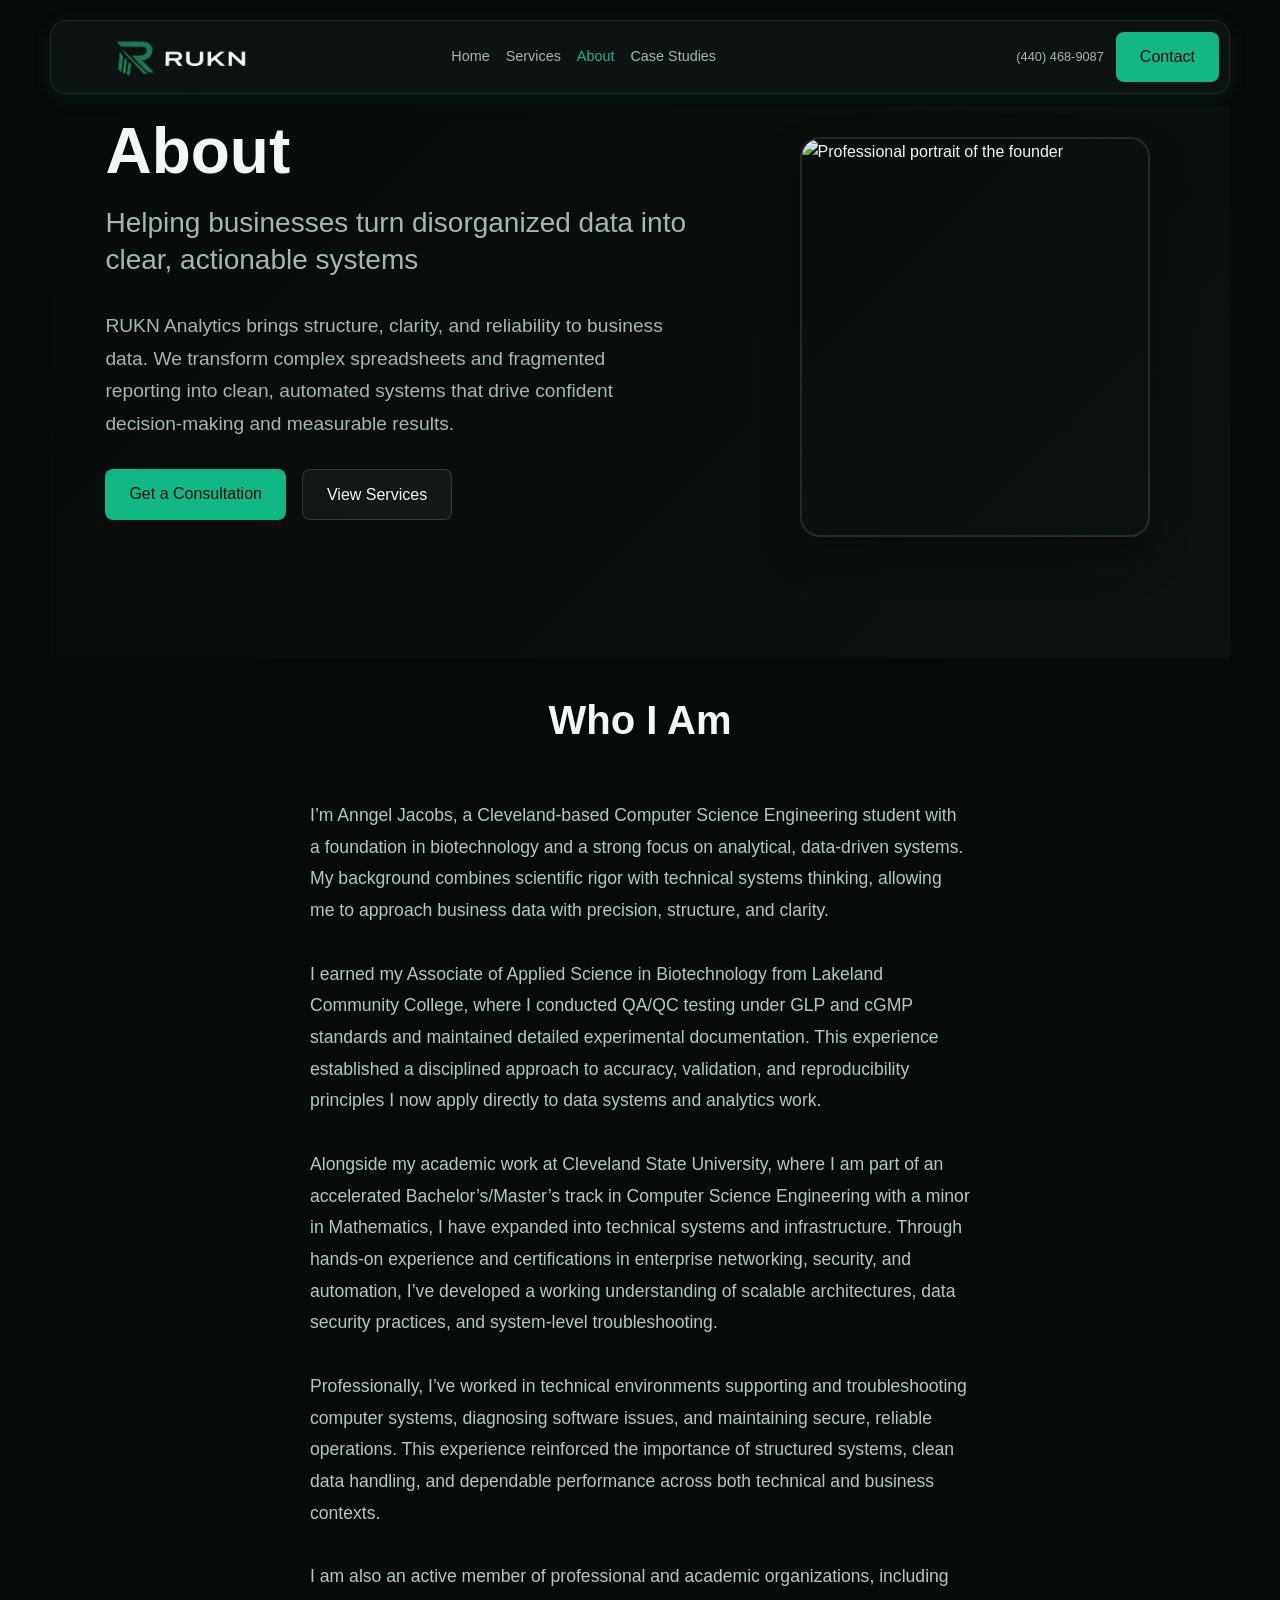
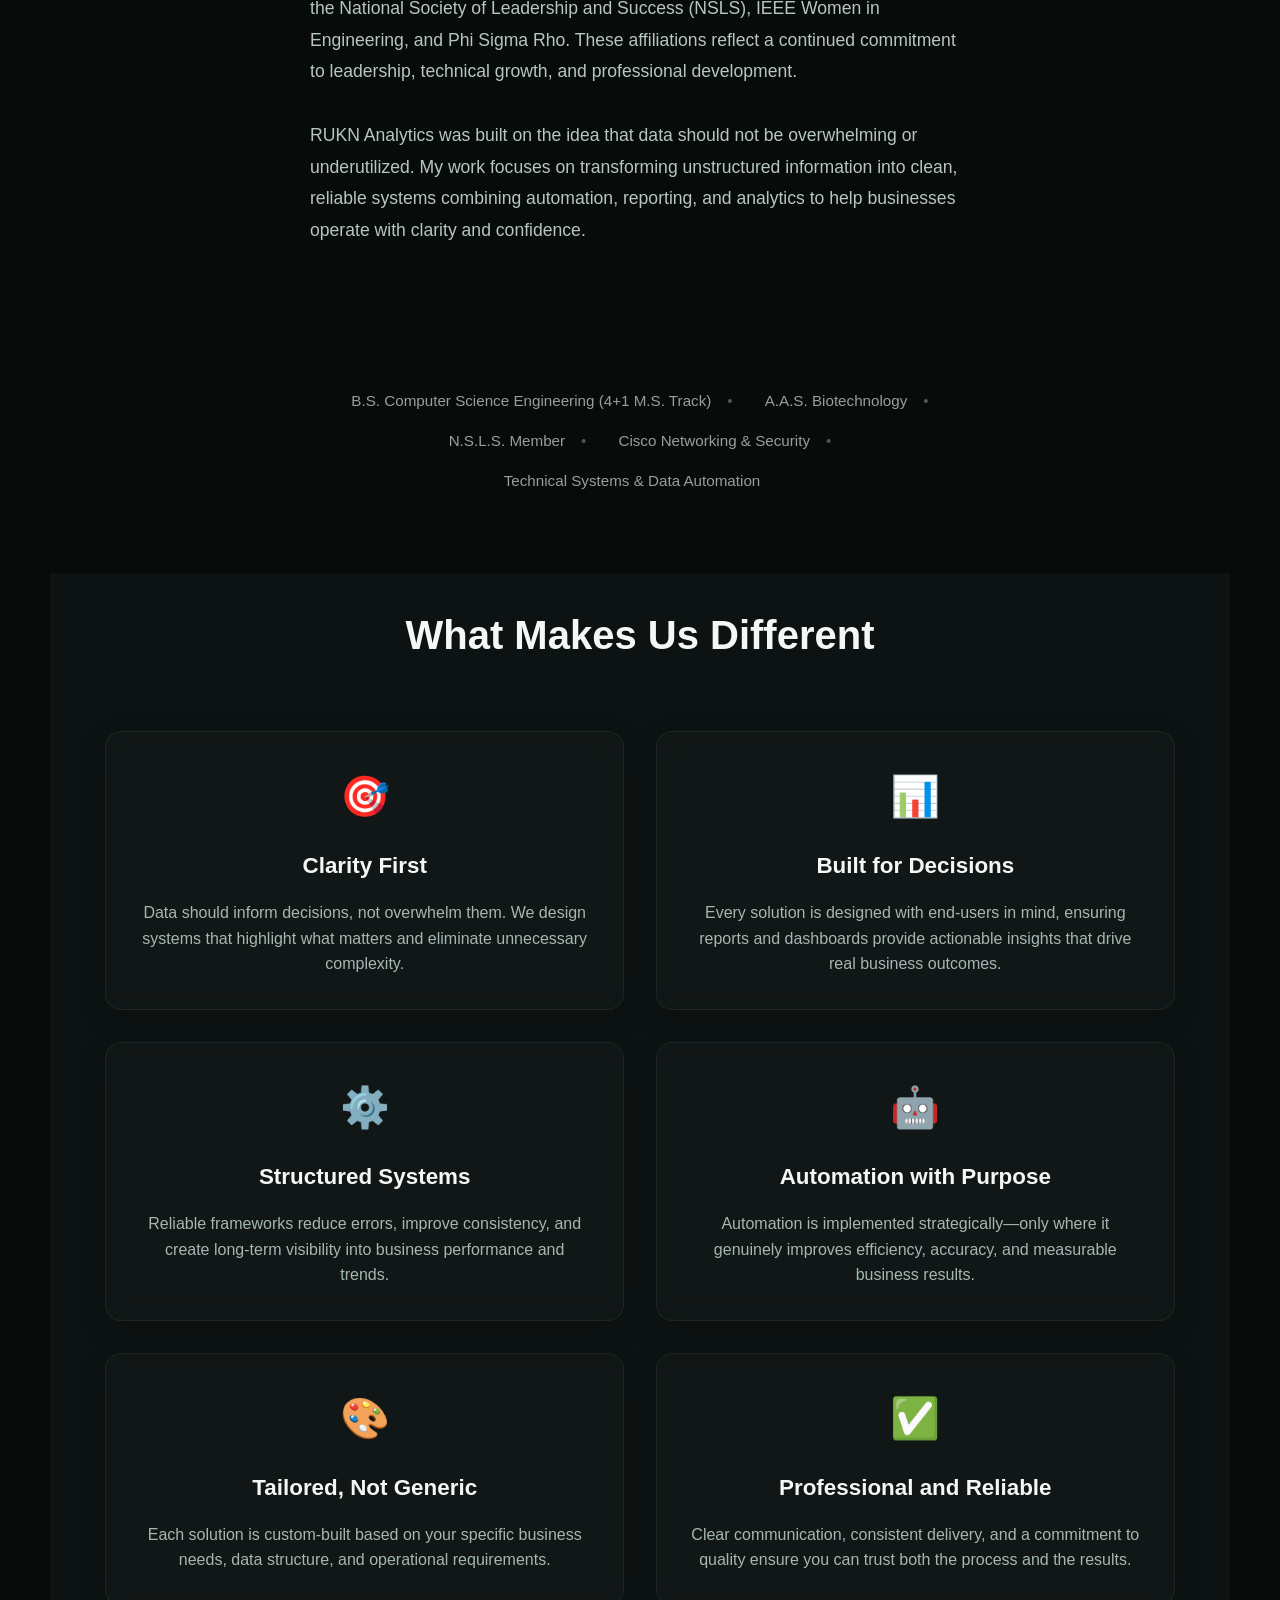
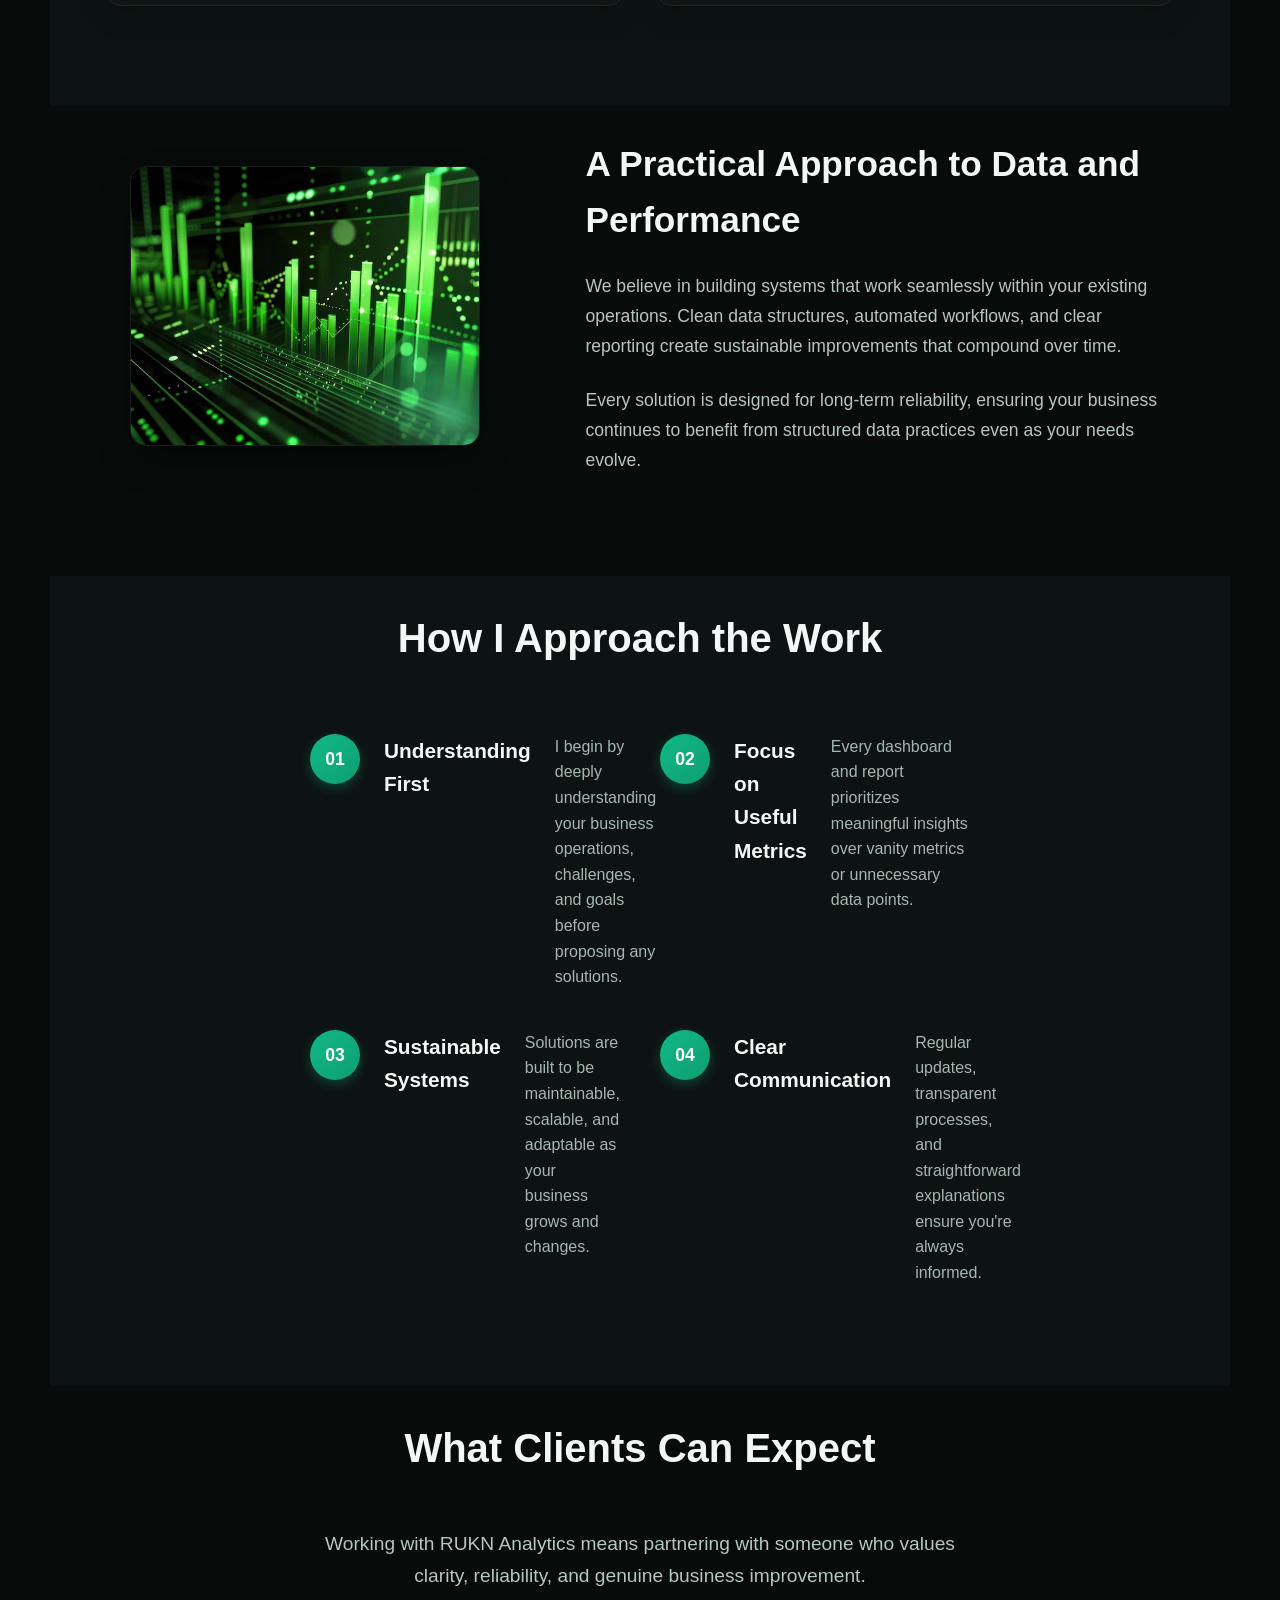
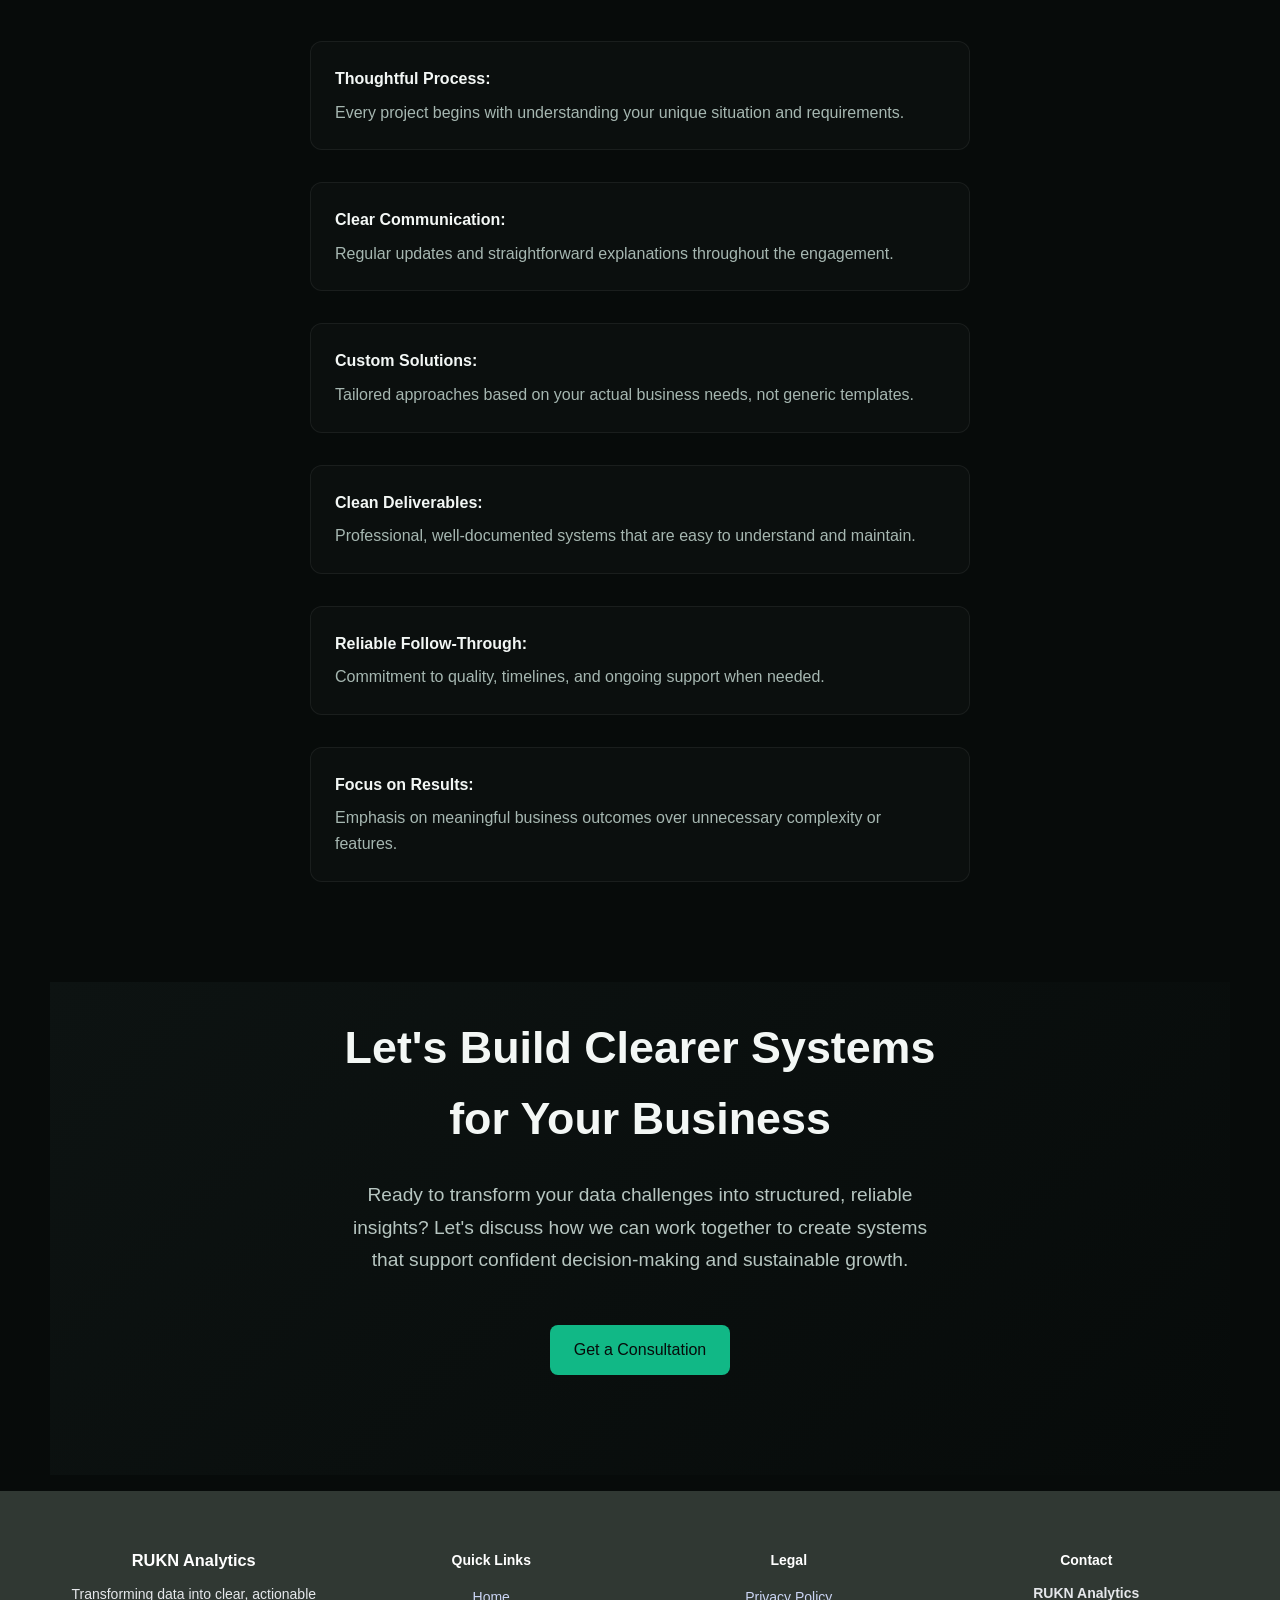
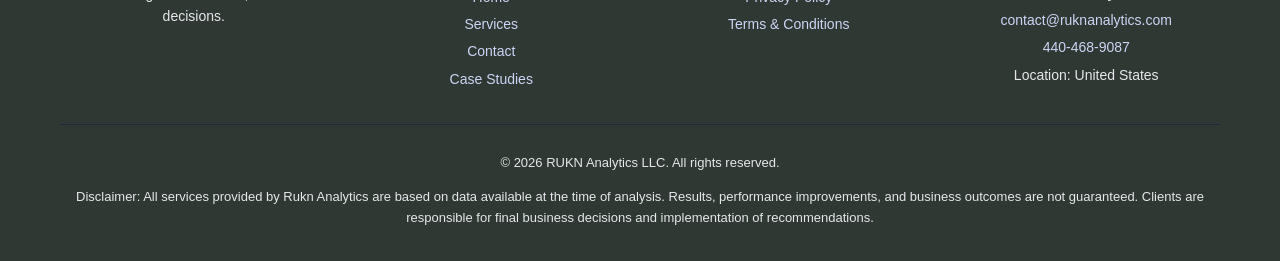
==== commit 7b3e4e7d: "added disclaimers to all pages" ====
--- a/about.html
+++ b/about.html
@@ -274,6 +274,9 @@
 
     <div class="footer-bottom">
       <p>© 2026 RUKN Analytics LLC. All rights reserved.</p>
+      <p> 
+        Disclaimer:
+        All services provided by Rukn Analytics are based on data available at the time of analysis. Results, performance improvements, and business outcomes are not guaranteed. Clients are responsible for final business decisions and implementation of recommendations.
     </div>
 
   </div>
